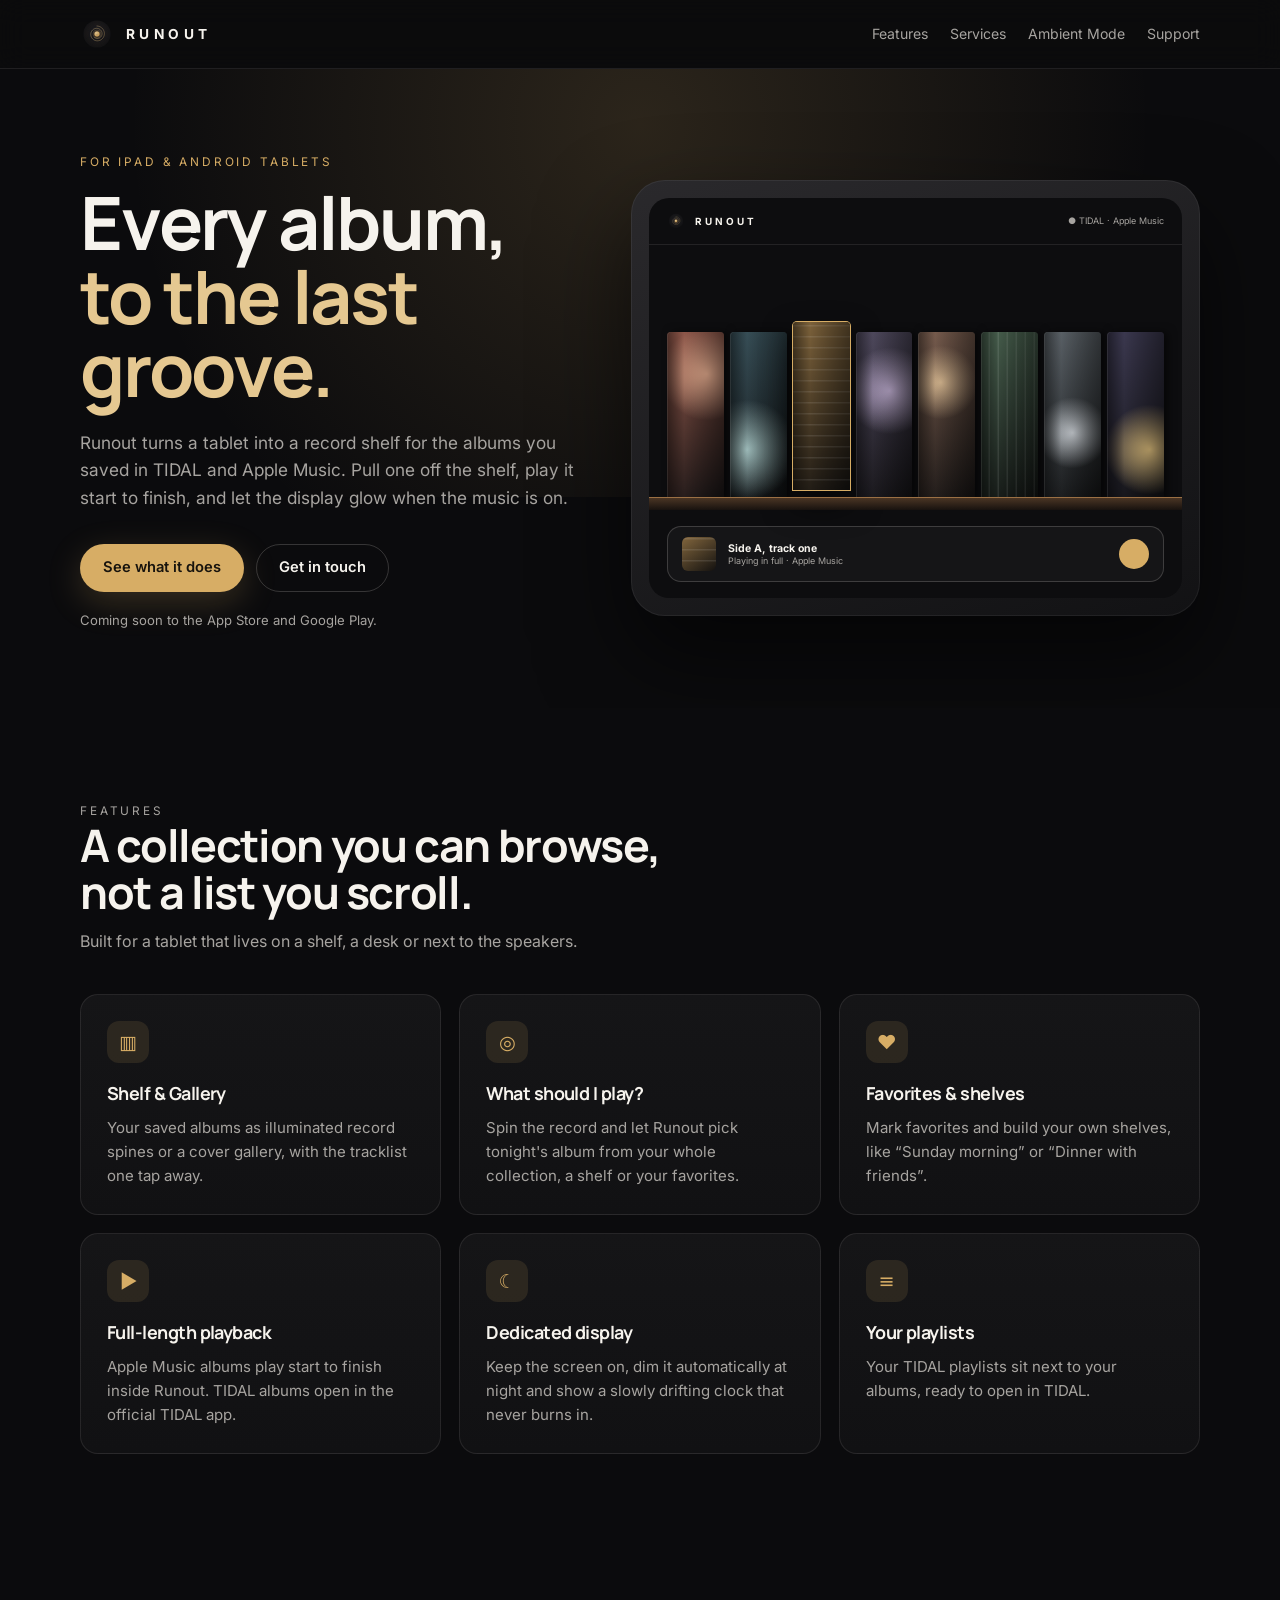
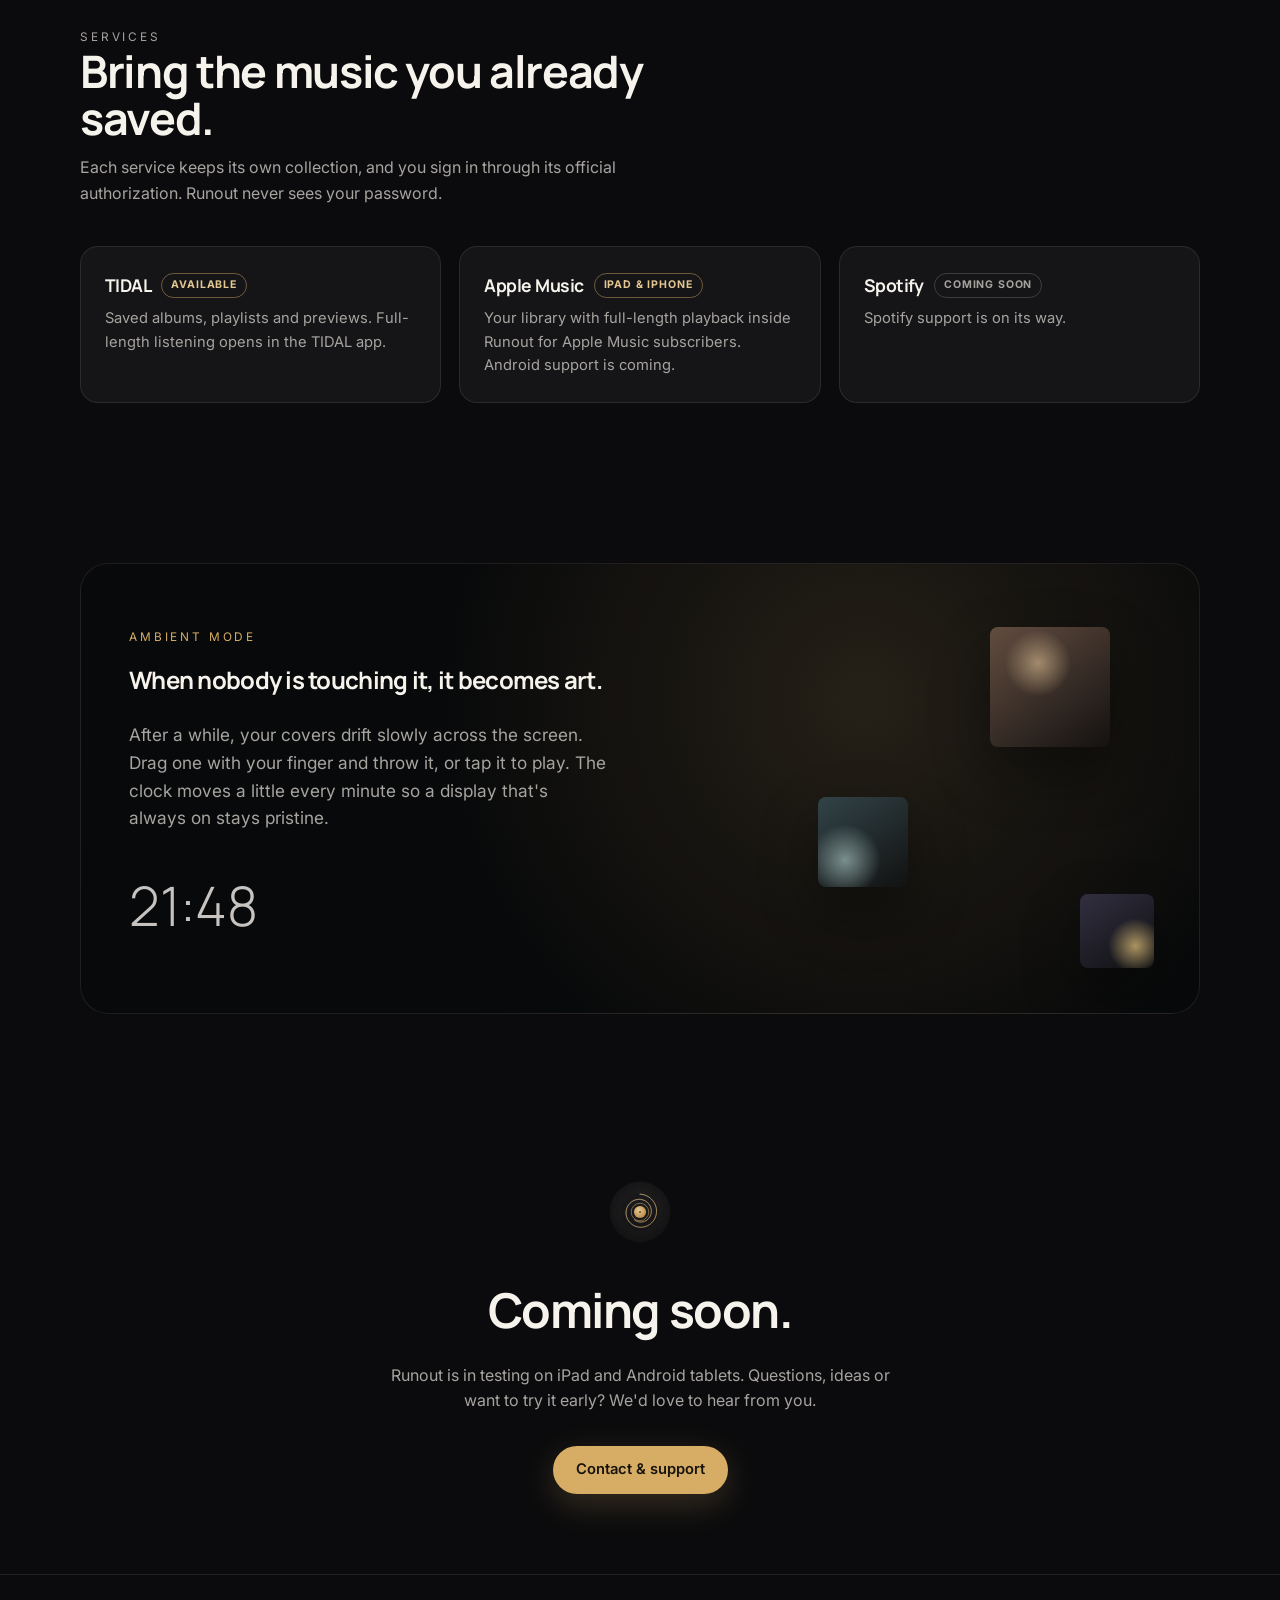
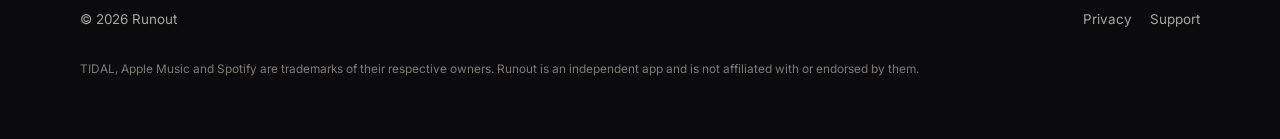
==== index.html @ c02cf85a "Launch Runout website: landing, privacy policy and support" ====
<!doctype html>
<html lang="en">
  <head>
    <meta charset="utf-8" />
    <meta name="viewport" content="width=device-width, initial-scale=1" />
    <title>Runout — Every album, to the last groove</title>
    <meta
      name="description"
      content="Runout turns a tablet into a record shelf for your TIDAL and Apple Music albums, with full-length Apple Music playback, an ambient display and a night-ready dedicated mode."
    />
    <meta property="og:title" content="Runout — Every album, to the last groove" />
    <meta property="og:description" content="Your saved albums as a warm, physical-feeling record shelf on iPad and Android tablets." />
    <meta property="og:image" content="assets/app-icon.png" />
    <link rel="icon" href="assets/favicon.png" />
    <link rel="preconnect" href="https://fonts.googleapis.com" />
    <link rel="preconnect" href="https://fonts.gstatic.com" crossorigin />
    <link href="https://fonts.googleapis.com/css2?family=Inter:wght@400;500;600&family=Manrope:wght@300;600;700;800&display=swap" rel="stylesheet" />
    <link rel="stylesheet" href="assets/styles.css" />
  </head>
  <body>
    <header class="site-header">
      <div class="wrap">
        <a class="brand" href="./"><img src="assets/runout-mark.svg" alt="" /><span>RUNOUT</span></a>
        <nav class="site-nav" aria-label="Main">
          <a href="#features">Features</a>
          <a href="#services">Services</a>
          <a href="#ambient">Ambient Mode</a>
          <a href="support.html">Support</a>
        </nav>
      </div>
    </header>

    <main>
      <section class="hero">
        <div class="wrap">
          <div>
            <p class="eyebrow">For iPad &amp; Android tablets</p>
            <h1>Every album,<br /><em>to the last groove.</em></h1>
            <p class="lead">
              Runout turns a tablet into a record shelf for the albums you saved in TIDAL and Apple Music. Pull one off
              the shelf, play it start to finish, and let the display glow when the music is on.
            </p>
            <div class="cta-row">
              <a class="button primary" href="#features">See what it does</a>
              <a class="button" href="support.html">Get in touch</a>
            </div>
            <p class="availability">Coming soon to the App Store and Google Play.</p>
          </div>

          <div class="device" aria-hidden="true">
            <div class="screen">
              <div class="screen-bar"><img src="assets/runout-mark.svg" alt="" /><b>RUNOUT</b><i>● TIDAL · Apple Music</i></div>
              <div class="shelf">
                <span class="spine c1"></span><span class="spine c2"></span><span class="spine c3 lift"></span
                ><span class="spine c4"></span><span class="spine c5"></span><span class="spine c6"></span
                ><span class="spine c7"></span><span class="spine c8"></span>
              </div>
              <div class="mini-player">
                <span class="art c3"></span>
                <div><strong>Side A, track one</strong><small>Playing in full · Apple Music</small></div>
                <span class="play"></span>
              </div>
            </div>
          </div>
        </div>
      </section>

      <section id="features">
        <div class="wrap">
          <div class="section-head">
            <p class="eyebrow">Features</p>
            <h2>A collection you can browse, not a list you scroll.</h2>
            <p>Built for a tablet that lives on a shelf, a desk or next to the speakers.</p>
          </div>
          <div class="features">
            <article class="feature">
              <div class="icon">▥</div>
              <h3>Shelf &amp; Gallery</h3>
              <p>Your saved albums as illuminated record spines or a cover gallery, with the tracklist one tap away.</p>
            </article>
            <article class="feature">
              <div class="icon">◎</div>
              <h3>What should I play?</h3>
              <p>Spin the record and let Runout pick tonight's album from your whole collection, a shelf or your favorites.</p>
            </article>
            <article class="feature">
              <div class="icon">♥</div>
              <h3>Favorites &amp; shelves</h3>
              <p>Mark favorites and build your own shelves, like “Sunday morning” or “Dinner with friends”.</p>
            </article>
            <article class="feature">
              <div class="icon">▶</div>
              <h3>Full-length playback</h3>
              <p>Apple Music albums play start to finish inside Runout. TIDAL albums open in the official TIDAL app.</p>
            </article>
            <article class="feature">
              <div class="icon">☾</div>
              <h3>Dedicated display</h3>
              <p>Keep the screen on, dim it automatically at night and show a slowly drifting clock that never burns in.</p>
            </article>
            <article class="feature">
              <div class="icon">≡</div>
              <h3>Your playlists</h3>
              <p>Your TIDAL playlists sit next to your albums, ready to open in TIDAL.</p>
            </article>
          </div>
        </div>
      </section>

      <section id="services">
        <div class="wrap">
          <div class="section-head">
            <p class="eyebrow">Services</p>
            <h2>Bring the music you already saved.</h2>
            <p>Each service keeps its own collection, and you sign in through its official authorization. Runout never sees your password.</p>
          </div>
          <div class="sources">
            <article class="source">
              <h3>TIDAL <span class="tag gold">Available</span></h3>
              <p>Saved albums, playlists and previews. Full-length listening opens in the TIDAL app.</p>
            </article>
            <article class="source">
              <h3>Apple Music <span class="tag gold">iPad &amp; iPhone</span></h3>
              <p>Your library with full-length playback inside Runout for Apple Music subscribers. Android support is coming.</p>
            </article>
            <article class="source">
              <h3>Spotify <span class="tag">Coming soon</span></h3>
              <p>Spotify support is on its way.</p>
            </article>
          </div>
        </div>
      </section>

      <section id="ambient">
        <div class="wrap">
          <div class="ambient">
            <span class="float f1 c5" aria-hidden="true"></span>
            <span class="float f2 c2" aria-hidden="true"></span>
            <span class="float f3 c8" aria-hidden="true"></span>
            <div class="content">
              <p class="eyebrow">Ambient Mode</p>
              <h2>When nobody is touching it, it becomes art.</h2>
              <p class="lead">
                After a while, your covers drift slowly across the screen. Drag one with your finger and throw it, or tap
                it to play. The clock moves a little every minute so a display that's always on stays pristine.
              </p>
              <time>21:48</time>
            </div>
          </div>
        </div>
      </section>

      <section class="cta-final">
        <div class="wrap">
          <img src="assets/runout-mark.svg" alt="" />
          <h2>Coming soon.</h2>
          <p>Runout is in testing on iPad and Android tablets. Questions, ideas or want to try it early? We'd love to hear from you.</p>
          <div class="cta-row" style="justify-content: center">
            <a class="button primary" href="support.html">Contact &amp; support</a>
          </div>
        </div>
      </section>
    </main>

    <footer class="site-footer">
      <div class="wrap">
        <span>© 2026 Runout</span>
        <nav aria-label="Footer">
          <a href="privacy.html">Privacy</a>
          <a href="support.html">Support</a>
        </nav>
        <p class="legal-note">
          TIDAL, Apple Music and Spotify are trademarks of their respective owners. Runout is an independent app and is
          not affiliated with or endorsed by them.
        </p>
      </div>
    </footer>
  </body>
</html>
---- assets/styles.css ----
:root {
  --bg: #0b0b0d;
  --surface: #151517;
  --elevated: #1e1d20;
  --text: #f6f3ed;
  --muted: #a7a4a0;
  --gold: #d7ad65;
  --gold-soft: #e5c891;
  --line: rgb(246 243 237 / 9%);
  --line-strong: rgb(246 243 237 / 18%);
  --radius: 18px;
  --font-heading: 'Manrope', 'Inter', system-ui, sans-serif;
  --font-body: 'Inter', system-ui, -apple-system, 'Segoe UI', sans-serif;
  color-scheme: dark;
}

* { box-sizing: border-box; }

html { scroll-behavior: smooth; }

body {
  margin: 0;
  background: var(--bg);
  color: var(--text);
  font-family: var(--font-body);
  line-height: 1.6;
  -webkit-font-smoothing: antialiased;
}

a { color: var(--gold-soft); }
img { max-width: 100%; display: block; }

.wrap { width: min(1120px, calc(100% - 32px)); margin: 0 auto; }

/* Header */
.site-header {
  position: sticky;
  top: 0;
  z-index: 10;
  background: rgb(11 11 13 / 82%);
  backdrop-filter: blur(14px);
  border-bottom: 1px solid var(--line);
}
.site-header .wrap { display: flex; align-items: center; justify-content: space-between; height: 68px; }
.brand { display: inline-flex; align-items: center; gap: 12px; color: var(--text); text-decoration: none; }
.brand img { width: 34px; height: 34px; }
.brand span { font-weight: 700; letter-spacing: 0.32em; font-size: 0.86rem; }
.site-nav { display: flex; gap: 22px; }
.site-nav a { color: var(--muted); text-decoration: none; font-size: 0.88rem; }
.site-nav a:hover { color: var(--text); }

/* Hero */
.hero { position: relative; overflow: hidden; padding: 84px 0 64px; }
.hero::before {
  content: '';
  position: absolute;
  inset: -30% -10% auto;
  height: 620px;
  background: radial-gradient(circle at 50% 40%, rgb(215 173 101 / 16%), transparent 60%);
  pointer-events: none;
}
.hero .wrap { position: relative; display: grid; grid-template-columns: 1fr 1.15fr; gap: 56px; align-items: center; }
.eyebrow { margin: 0 0 14px; color: var(--gold); font-size: 0.74rem; letter-spacing: 0.24em; text-transform: uppercase; }
h1, h2, h3 { font-family: var(--font-heading); letter-spacing: -0.03em; margin: 0; }
.hero h1 { font-size: clamp(2.6rem, 6vw, 4.6rem); line-height: 1; }
.hero h1 em { font-style: normal; color: var(--gold-soft); }
.lead { margin: 22px 0 0; max-width: 34rem; color: var(--muted); font-size: 1.08rem; }
.cta-row { display: flex; flex-wrap: wrap; gap: 12px; margin-top: 32px; }
.button {
  display: inline-flex; align-items: center; gap: 10px; min-height: 48px; padding: 0 22px;
  border-radius: 99px; border: 1px solid var(--line-strong); color: var(--text);
  text-decoration: none; font-weight: 600; font-size: 0.92rem;
}
.button.primary { border-color: transparent; background: var(--gold); color: #17130d; box-shadow: 0 10px 34px rgb(215 173 101 / 22%); }
.availability { margin-top: 18px; color: var(--muted); font-size: 0.82rem; }

/* Device mock-up with fictional covers */
.device {
  position: relative;
  padding: 18px;
  border-radius: 34px;
  background: linear-gradient(160deg, #2a292c, #121214);
  box-shadow: 0 40px 90px rgb(0 0 0 / 60%), inset 0 0 0 1px rgb(255 255 255 / 6%);
}
.screen {
  aspect-ratio: 4 / 3;
  border-radius: 20px;
  overflow: hidden;
  background: #0d0d0f;
  display: grid;
  grid-template-rows: auto 1fr auto;
}
.screen-bar { display: flex; align-items: center; gap: 10px; padding: 14px 18px; border-bottom: 1px solid var(--line); }
.screen-bar img { width: 18px; height: 18px; }
.screen-bar b { font-size: 0.62rem; letter-spacing: 0.3em; }
.screen-bar i { margin-left: auto; font-style: normal; font-size: 0.56rem; color: var(--muted); }
.shelf { position: relative; display: flex; align-items: flex-end; gap: 6px; padding: 26px 18px 0; }
.shelf::after {
  content: ''; position: absolute; left: 0; right: 0; bottom: -10px; height: 12px;
  background: linear-gradient(180deg, #4a3524, #18120f); border-top: 1px solid #9b7044;
}
.spine {
  flex: 1; height: 168px; border-radius: 4px 4px 0 0; position: relative; overflow: hidden;
  box-shadow: inset 1px 0 rgb(255 255 255 / 18%), 4px 0 8px rgb(0 0 0 / 55%);
}
.spine::after {
  content: ''; position: absolute; inset: 0;
  background: linear-gradient(90deg, rgb(0 0 0 / 50%), transparent 30%, rgb(0 0 0 / 40%));
}
.spine.lift { transform: translateY(-10px); box-shadow: 0 0 0 1px var(--gold), 0 14px 30px rgb(0 0 0 / 60%); }
.c1 { background: radial-gradient(circle at 70% 25%, #e6ad8f, transparent 35%), linear-gradient(145deg, #965b4d, #151314); }
.c2 { background: radial-gradient(circle at 30% 70%, #9bb8b7, transparent 40%), linear-gradient(145deg, #39515a, #101112); }
.c3 { background: repeating-linear-gradient(0deg, transparent 0 9px, rgb(255 255 255 / 10%) 10px 11px), linear-gradient(145deg, #82663d, #141210); }
.c4 { background: radial-gradient(circle at 60% 35%, #b9a8ca, transparent 38%), linear-gradient(145deg, #514b60, #121113); }
.c5 { background: radial-gradient(circle at 40% 30%, #d0b28c, transparent 30%), linear-gradient(145deg, #7b5f50, #141212); }
.c6 { background: repeating-linear-gradient(90deg, transparent 0 7px, rgb(255 255 255 / 9%) 8px 9px), linear-gradient(145deg, #48604e, #101211); }
.c7 { background: radial-gradient(circle at 50% 60%, #c6cbd0, transparent 34%), linear-gradient(145deg, #5d646a, #111213); }
.c8 { background: radial-gradient(circle at 75% 70%, #e1c17e, transparent 36%), linear-gradient(145deg, #3d3a52, #111113); }
.mini-player {
  margin: 26px 18px 16px; display: flex; align-items: center; gap: 12px; padding: 10px 14px;
  border: 1px solid var(--line-strong); border-radius: 14px; background: #151517;
}
.mini-player .art { width: 34px; height: 34px; border-radius: 6px; }
.mini-player div { display: grid; line-height: 1.25; }
.mini-player strong { font-size: 0.66rem; }
.mini-player small { font-size: 0.56rem; color: var(--muted); }
.mini-player .play { margin-left: auto; width: 30px; height: 30px; border-radius: 50%; background: var(--gold); }

/* Sections */
section { padding: 80px 0; }
.section-head { max-width: 40rem; margin-bottom: 40px; }
.section-head h2 { font-size: clamp(1.9rem, 4vw, 2.8rem); line-height: 1.05; }
.section-head p { color: var(--muted); margin: 14px 0 0; }

.features { display: grid; grid-template-columns: repeat(3, 1fr); gap: 18px; }
.feature {
  padding: 26px; border: 1px solid var(--line); border-radius: var(--radius);
  background: linear-gradient(180deg, var(--surface), #111113);
}
.feature .icon {
  width: 42px; height: 42px; display: grid; place-items: center; border-radius: 12px;
  background: rgb(215 173 101 / 12%); color: var(--gold); font-size: 1.2rem; margin-bottom: 16px;
}
.feature h3 { font-size: 1.12rem; }
.feature p { margin: 8px 0 0; color: var(--muted); font-size: 0.94rem; }

.sources { display: grid; grid-template-columns: repeat(3, 1fr); gap: 18px; }
.source { padding: 24px; border-radius: var(--radius); border: 1px solid var(--line); background: var(--surface); }
.source h3 { font-size: 1.1rem; display: flex; align-items: center; gap: 10px; }
.source p { margin: 8px 0 0; color: var(--muted); font-size: 0.92rem; }
.tag { font-family: var(--font-body); font-size: 0.66rem; letter-spacing: 0.08em; text-transform: uppercase; padding: 3px 9px; border-radius: 99px; border: 1px solid var(--line-strong); color: var(--muted); }
.tag.gold { border-color: rgb(215 173 101 / 45%); color: var(--gold-soft); }

.ambient {
  position: relative; overflow: hidden; border-radius: 28px; padding: 64px 48px;
  background: radial-gradient(circle at 70% 30%, rgb(215 173 101 / 14%), transparent 50%), #08090a;
  border: 1px solid var(--line);
}
.ambient .float { position: absolute; width: 120px; aspect-ratio: 1; border-radius: 8px; opacity: 0.75; box-shadow: 0 24px 60px rgb(0 0 0 / 50%); animation: drift 16s ease-in-out infinite alternate; }
.ambient .f1 { right: 8%; top: 14%; }
.ambient .f2 { right: 26%; top: 52%; width: 90px; animation-duration: 21s; }
.ambient .f3 { right: 4%; bottom: 10%; width: 74px; animation-duration: 18s; }
.ambient .content { position: relative; max-width: 30rem; }
.ambient time { display: block; margin-top: 30px; font-family: var(--font-heading); font-weight: 300; font-size: 3.4rem; color: rgb(246 243 237 / 80%); }
@keyframes drift { to { transform: translate(-18px, 14px) rotate(2deg); } }

.cta-final { text-align: center; }
.cta-final img { width: 76px; margin: 0 auto 22px; }
.cta-final h2 { font-size: clamp(2rem, 4.5vw, 3rem); }
.cta-final p { color: var(--muted); max-width: 32rem; margin: 14px auto 0; }

/* Long-form pages (privacy, support) */
.doc { padding: 64px 0 96px; }
.doc .wrap { max-width: 760px; }
.doc h1 { font-size: clamp(2.2rem, 5vw, 3.2rem); }
.doc .updated { color: var(--muted); margin: 10px 0 36px; font-size: 0.9rem; }
.doc h2 { font-size: 1.3rem; margin: 36px 0 10px; letter-spacing: -0.01em; }
.doc p, .doc li { color: #d6d2cb; }
.doc ul { padding-left: 20px; }

/* Footer */
.site-footer { border-top: 1px solid var(--line); padding: 34px 0 48px; color: var(--muted); font-size: 0.84rem; }
.site-footer .wrap { display: flex; flex-wrap: wrap; gap: 18px; justify-content: space-between; align-items: center; }
.site-footer nav { display: flex; gap: 18px; }
.site-footer a { color: var(--muted); text-decoration: none; }
.site-footer a:hover { color: var(--text); }
.legal-note { width: 100%; font-size: 0.74rem; color: #7d7a76; }

@media (max-width: 900px) {
  .hero .wrap { grid-template-columns: 1fr; gap: 40px; }
  .features, .sources { grid-template-columns: 1fr; }
  .site-nav { display: none; }
  .spine { height: 120px; }
  .ambient { padding: 44px 24px 180px; }
  .ambient .f1 { top: auto; bottom: 30px; right: 50%; }
}

@media (prefers-reduced-motion: reduce) {
  html { scroll-behavior: auto; }
  .ambient .float { animation: none; }
}
.doc h3 { font-family: var(--font-heading); font-size: 1.02rem; margin: 22px 0 6px; letter-spacing: -0.01em; }
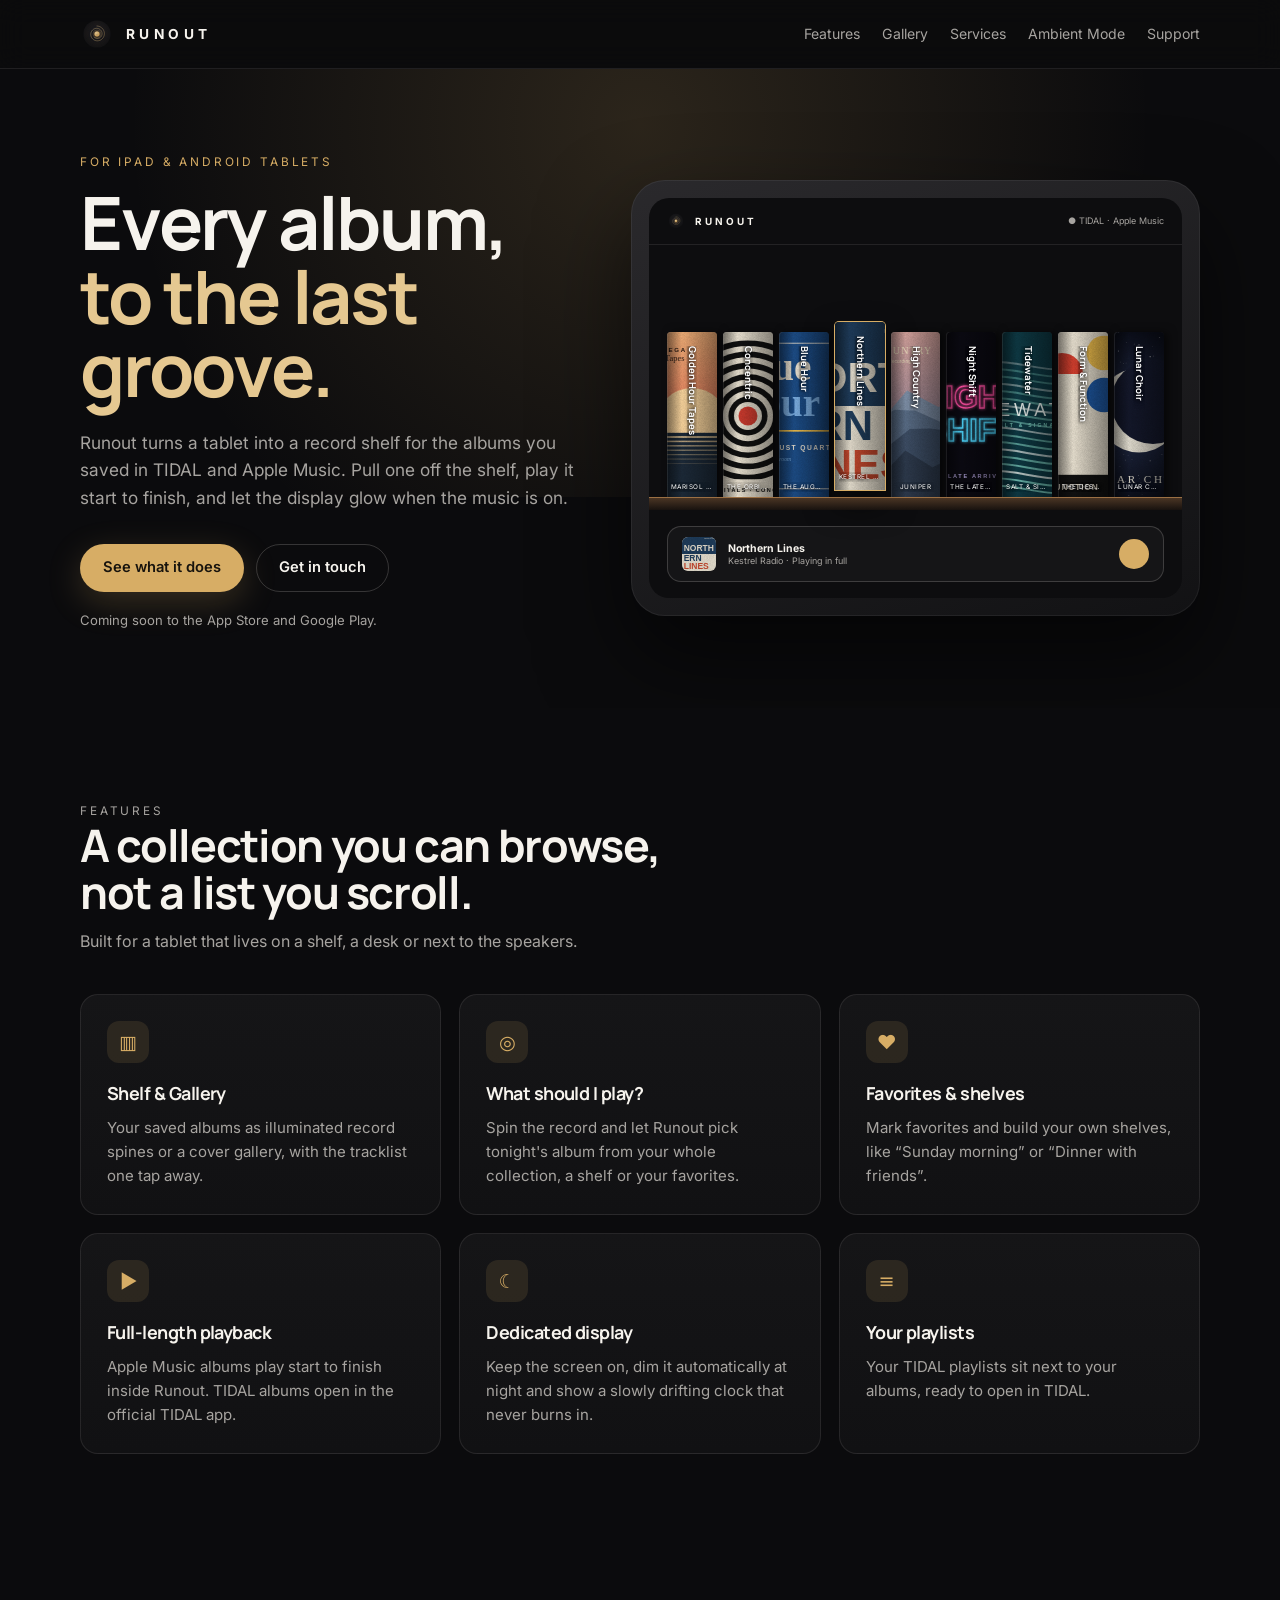
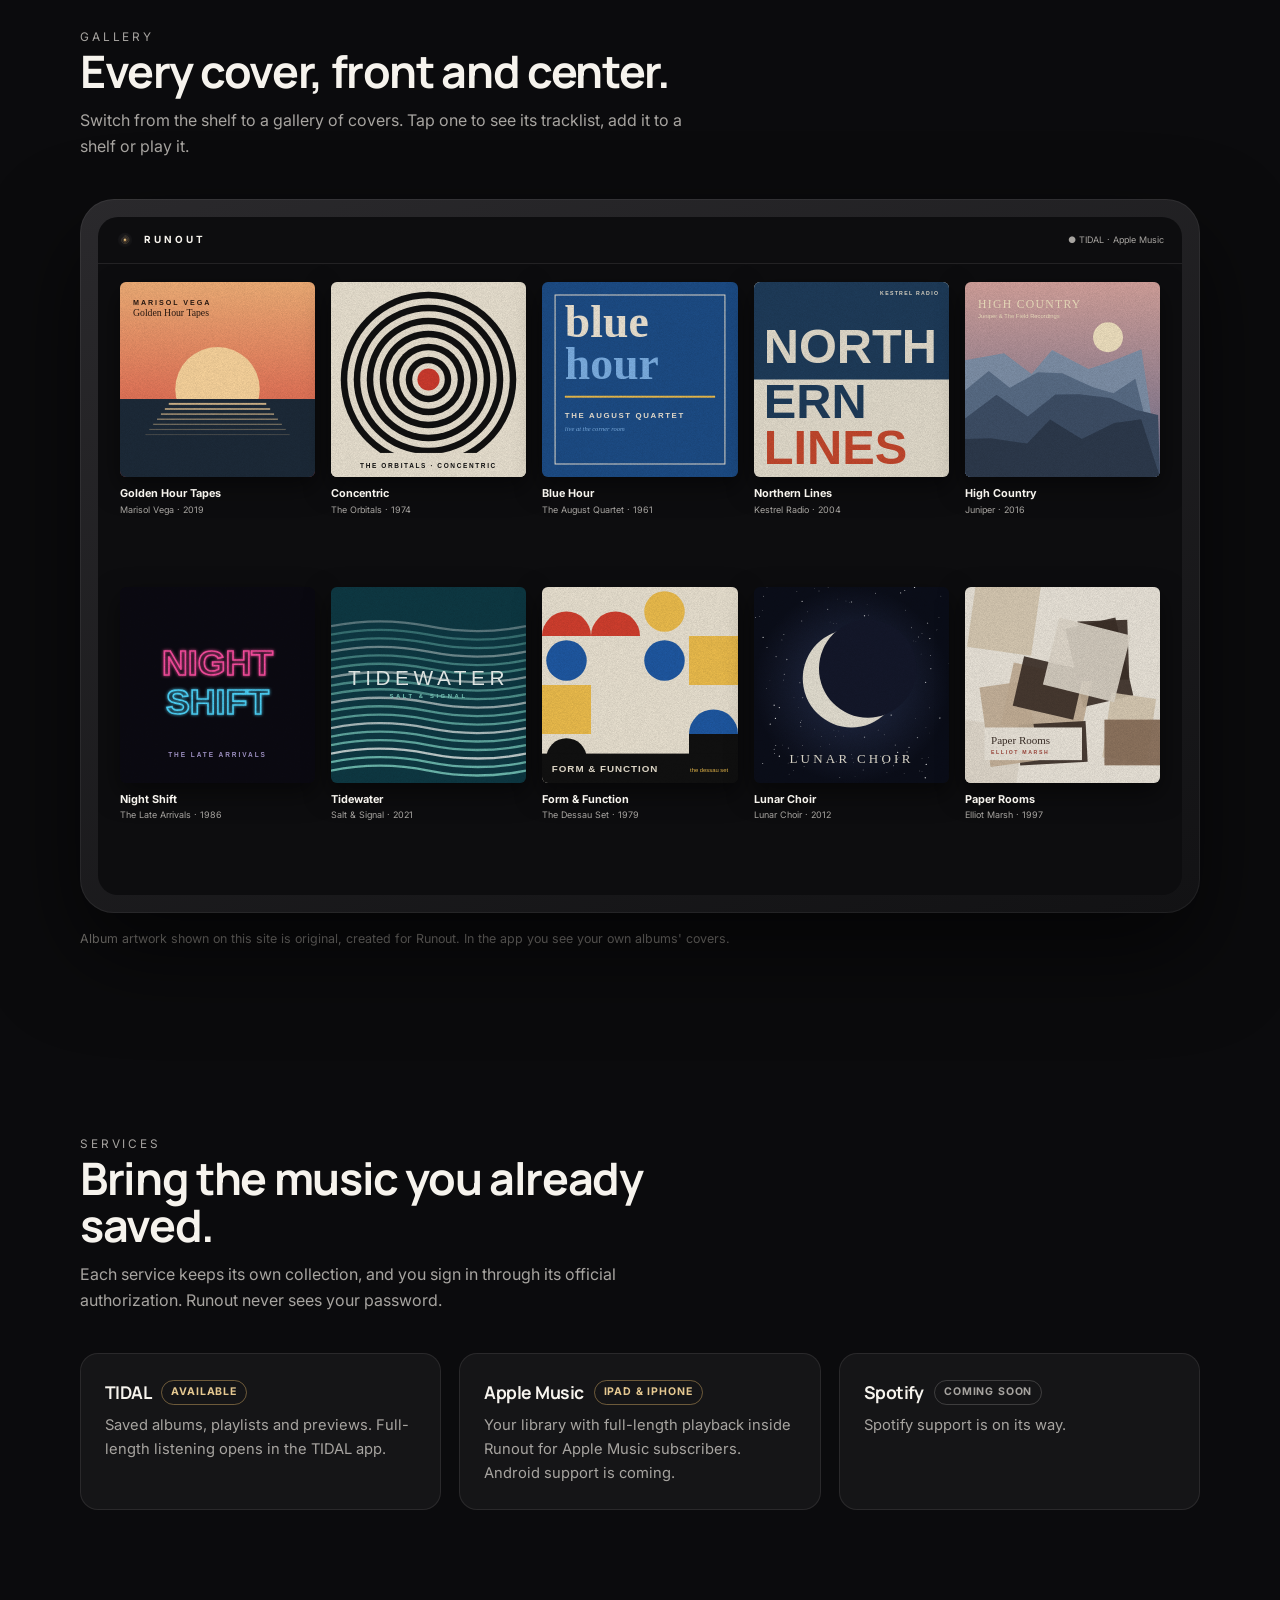
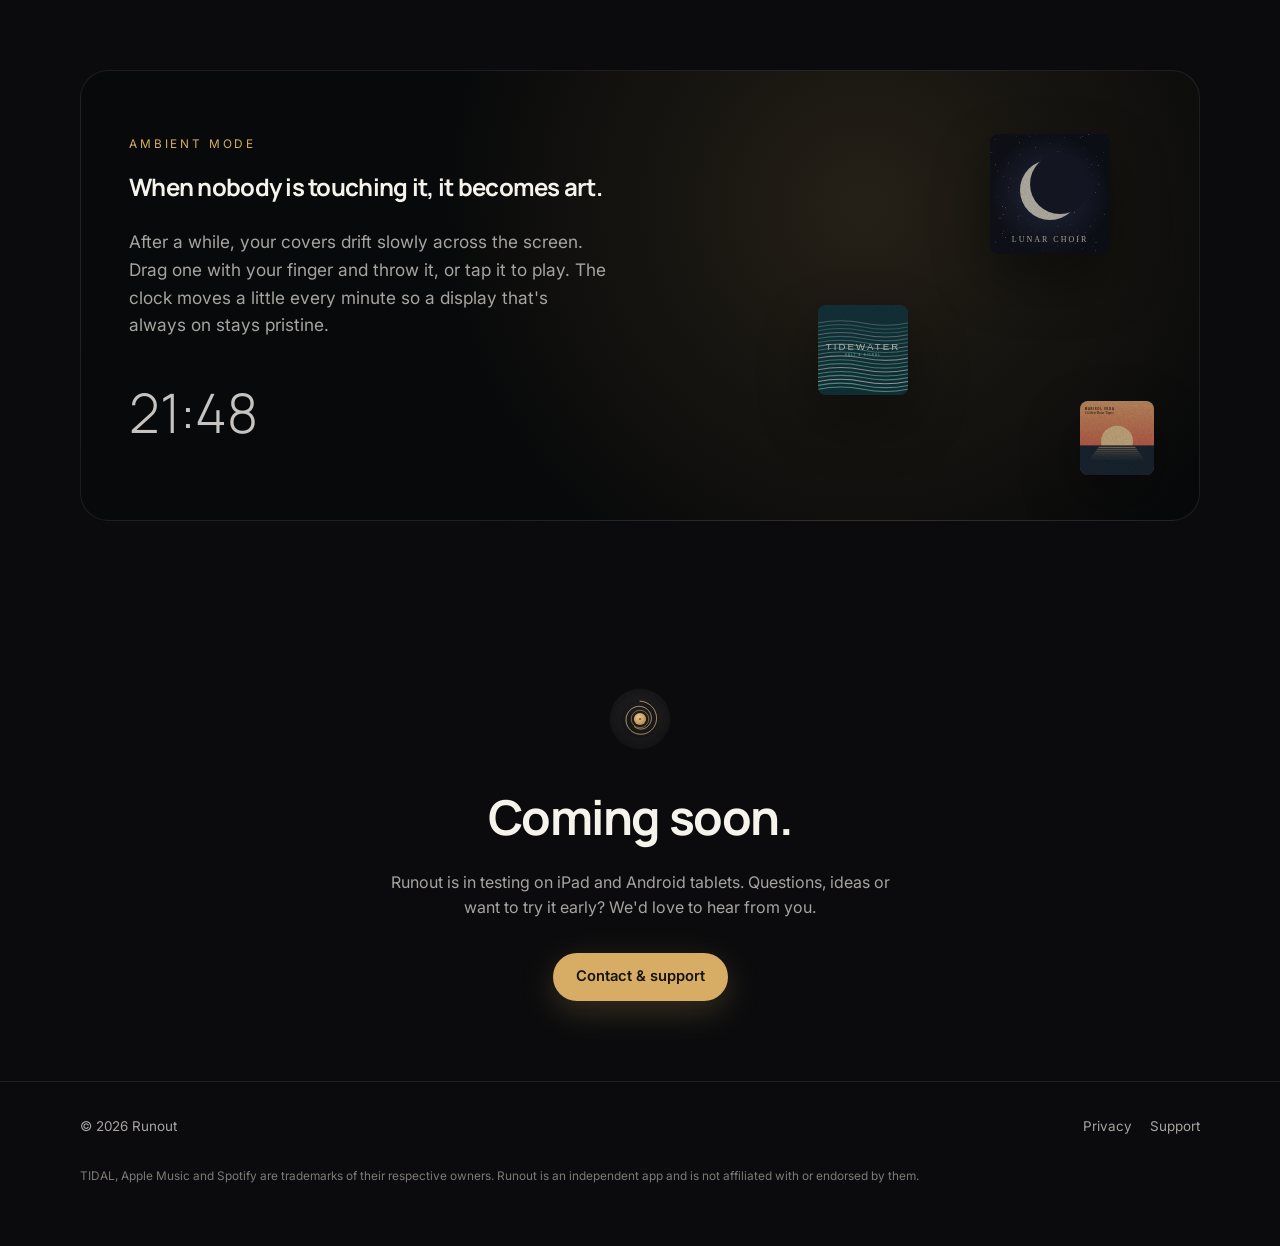
==== commit 52c10394: "Use original album artwork in shelf, gallery and ambient previews" ====
--- a/index.html
+++ b/index.html
@@ -23,6 +23,7 @@
         <a class="brand" href="./"><img src="assets/runout-mark.svg" alt="" /><span>RUNOUT</span></a>
         <nav class="site-nav" aria-label="Main">
           <a href="#features">Features</a>
+          <a href="#gallery">Gallery</a>
           <a href="#services">Services</a>
           <a href="#ambient">Ambient Mode</a>
           <a href="support.html">Support</a>
@@ -51,13 +52,11 @@
             <div class="screen">
               <div class="screen-bar"><img src="assets/runout-mark.svg" alt="" /><b>RUNOUT</b><i>● TIDAL · Apple Music</i></div>
               <div class="shelf">
-                <span class="spine c1"></span><span class="spine c2"></span><span class="spine c3 lift"></span
-                ><span class="spine c4"></span><span class="spine c5"></span><span class="spine c6"></span
-                ><span class="spine c7"></span><span class="spine c8"></span>
+                <span class="spine" style="background-image:url(assets/covers/golden-hour.svg)"><b>Golden Hour Tapes</b><small>Marisol Vega</small></span><span class="spine" style="background-image:url(assets/covers/concentric.svg)"><b>Concentric</b><small>The Orbitals</small></span><span class="spine" style="background-image:url(assets/covers/blue-hour-session.svg)"><b>Blue Hour</b><small>The August Quartet</small></span><span class="spine lift" style="background-image:url(assets/covers/northern-lines.svg)"><b>Northern Lines</b><small>Kestrel Radio</small></span><span class="spine" style="background-image:url(assets/covers/high-country.svg)"><b>High Country</b><small>Juniper</small></span><span class="spine" style="background-image:url(assets/covers/night-shift.svg)"><b>Night Shift</b><small>The Late Arrivals</small></span><span class="spine" style="background-image:url(assets/covers/tidewater.svg)"><b>Tidewater</b><small>Salt & Signal</small></span><span class="spine" style="background-image:url(assets/covers/bauhaus.svg)"><b>Form & Function</b><small>The Dessau Set</small></span><span class="spine" style="background-image:url(assets/covers/lunar-choir.svg)"><b>Lunar Choir</b><small>Lunar Choir</small></span>
               </div>
               <div class="mini-player">
-                <span class="art c3"></span>
-                <div><strong>Side A, track one</strong><small>Playing in full · Apple Music</small></div>
+                <img class="art" src="assets/covers/northern-lines.svg" alt="" />
+                <div><strong>Northern Lines</strong><small>Kestrel Radio · Playing in full</small></div>
                 <span class="play"></span>
               </div>
             </div>
@@ -107,6 +106,23 @@
         </div>
       </section>
 
+      <section id="gallery">
+        <div class="wrap">
+          <div class="section-head">
+            <p class="eyebrow">Gallery</p>
+            <h2>Every cover, front and center.</h2>
+            <p>Switch from the shelf to a gallery of covers. Tap one to see its tracklist, add it to a shelf or play it.</p>
+          </div>
+          <div class="device wide" aria-hidden="true">
+            <div class="screen gallery-screen">
+              <div class="screen-bar"><img src="assets/runout-mark.svg" alt="" /><b>RUNOUT</b><i>● TIDAL · Apple Music</i></div>
+              <div class="cover-grid"><figure><img src="assets/covers/golden-hour.svg" alt="" loading="lazy" /><figcaption><strong>Golden Hour Tapes</strong><small>Marisol Vega · 2019</small></figcaption></figure><figure><img src="assets/covers/concentric.svg" alt="" loading="lazy" /><figcaption><strong>Concentric</strong><small>The Orbitals · 1974</small></figcaption></figure><figure><img src="assets/covers/blue-hour-session.svg" alt="" loading="lazy" /><figcaption><strong>Blue Hour</strong><small>The August Quartet · 1961</small></figcaption></figure><figure><img src="assets/covers/northern-lines.svg" alt="" loading="lazy" /><figcaption><strong>Northern Lines</strong><small>Kestrel Radio · 2004</small></figcaption></figure><figure><img src="assets/covers/high-country.svg" alt="" loading="lazy" /><figcaption><strong>High Country</strong><small>Juniper · 2016</small></figcaption></figure><figure><img src="assets/covers/night-shift.svg" alt="" loading="lazy" /><figcaption><strong>Night Shift</strong><small>The Late Arrivals · 1986</small></figcaption></figure><figure><img src="assets/covers/tidewater.svg" alt="" loading="lazy" /><figcaption><strong>Tidewater</strong><small>Salt & Signal · 2021</small></figcaption></figure><figure><img src="assets/covers/bauhaus.svg" alt="" loading="lazy" /><figcaption><strong>Form & Function</strong><small>The Dessau Set · 1979</small></figcaption></figure><figure><img src="assets/covers/lunar-choir.svg" alt="" loading="lazy" /><figcaption><strong>Lunar Choir</strong><small>Lunar Choir · 2012</small></figcaption></figure><figure><img src="assets/covers/paper-rooms.svg" alt="" loading="lazy" /><figcaption><strong>Paper Rooms</strong><small>Elliot Marsh · 1997</small></figcaption></figure></div>
+            </div>
+          </div>
+          <p class="art-note">Album artwork shown on this site is original, created for Runout. In the app you see your own albums' covers.</p>
+        </div>
+      </section>
+
       <section id="services">
         <div class="wrap">
           <div class="section-head">
@@ -134,9 +150,9 @@
       <section id="ambient">
         <div class="wrap">
           <div class="ambient">
-            <span class="float f1 c5" aria-hidden="true"></span>
-            <span class="float f2 c2" aria-hidden="true"></span>
-            <span class="float f3 c8" aria-hidden="true"></span>
+            <img class="float f1" src="assets/covers/lunar-choir.svg" alt="" aria-hidden="true" />
+            <img class="float f2" src="assets/covers/tidewater.svg" alt="" aria-hidden="true" />
+            <img class="float f3" src="assets/covers/golden-hour.svg" alt="" aria-hidden="true" />
             <div class="content">
               <p class="eyebrow">Ambient Mode</p>
               <h2>When nobody is touching it, it becomes art.</h2>
--- a/assets/styles.css
+++ b/assets/styles.css
@@ -200,3 +200,66 @@
   .ambient .float { animation: none; }
 }
 .doc h3 { font-family: var(--font-heading); font-size: 1.02rem; margin: 22px 0 6px; letter-spacing: -0.01em; }
+
+/* Real-looking covers (original artwork created for Runout) */
+.spine {
+  background-size: cover;
+  background-position: center;
+  display: block;
+}
+.spine b, .spine small {
+  position: absolute;
+  z-index: 1;
+  color: #fff;
+  text-shadow: 0 1px 3px #000, 0 0 9px rgb(0 0 0 / 85%);
+}
+.spine b {
+  top: 14px;
+  bottom: 30px;
+  left: 50%;
+  transform: translateX(-50%);
+  writing-mode: vertical-rl;
+  font-family: var(--font-heading);
+  font-size: 0.6rem;
+  font-weight: 700;
+  line-height: 1.1;
+  white-space: nowrap;
+  overflow: hidden;
+}
+.spine small {
+  left: 4px;
+  right: 4px;
+  bottom: 8px;
+  font-size: 0.4rem;
+  letter-spacing: 0.08em;
+  text-transform: uppercase;
+  text-align: center;
+  white-space: nowrap;
+  overflow: hidden;
+  text-overflow: ellipsis;
+}
+.mini-player img.art { object-fit: cover; }
+.ambient .float { object-fit: cover; }
+
+.device.wide .screen { aspect-ratio: 16 / 10; }
+.gallery-screen { grid-template-rows: auto 1fr; }
+.cover-grid {
+  display: grid;
+  grid-template-columns: repeat(5, 1fr);
+  gap: 16px;
+  padding: 18px 22px;
+  overflow: hidden;
+}
+.cover-grid figure { margin: 0; min-width: 0; }
+.cover-grid img { width: 100%; aspect-ratio: 1; border-radius: 6px; box-shadow: 0 10px 26px rgb(0 0 0 / 50%); }
+.cover-grid figcaption { margin-top: 8px; display: grid; }
+.cover-grid strong, .cover-grid small { overflow: hidden; text-overflow: ellipsis; white-space: nowrap; }
+.cover-grid strong { font-size: 0.68rem; }
+.cover-grid small { font-size: 0.56rem; color: var(--muted); }
+.art-note { margin-top: 16px; color: #7d7a76; font-size: 0.78rem; }
+
+@media (max-width: 900px) {
+  .cover-grid { grid-template-columns: repeat(3, 1fr); }
+  .cover-grid figure:nth-child(n + 7) { display: none; }
+  .spine b { font-size: 0.5rem; }
+}
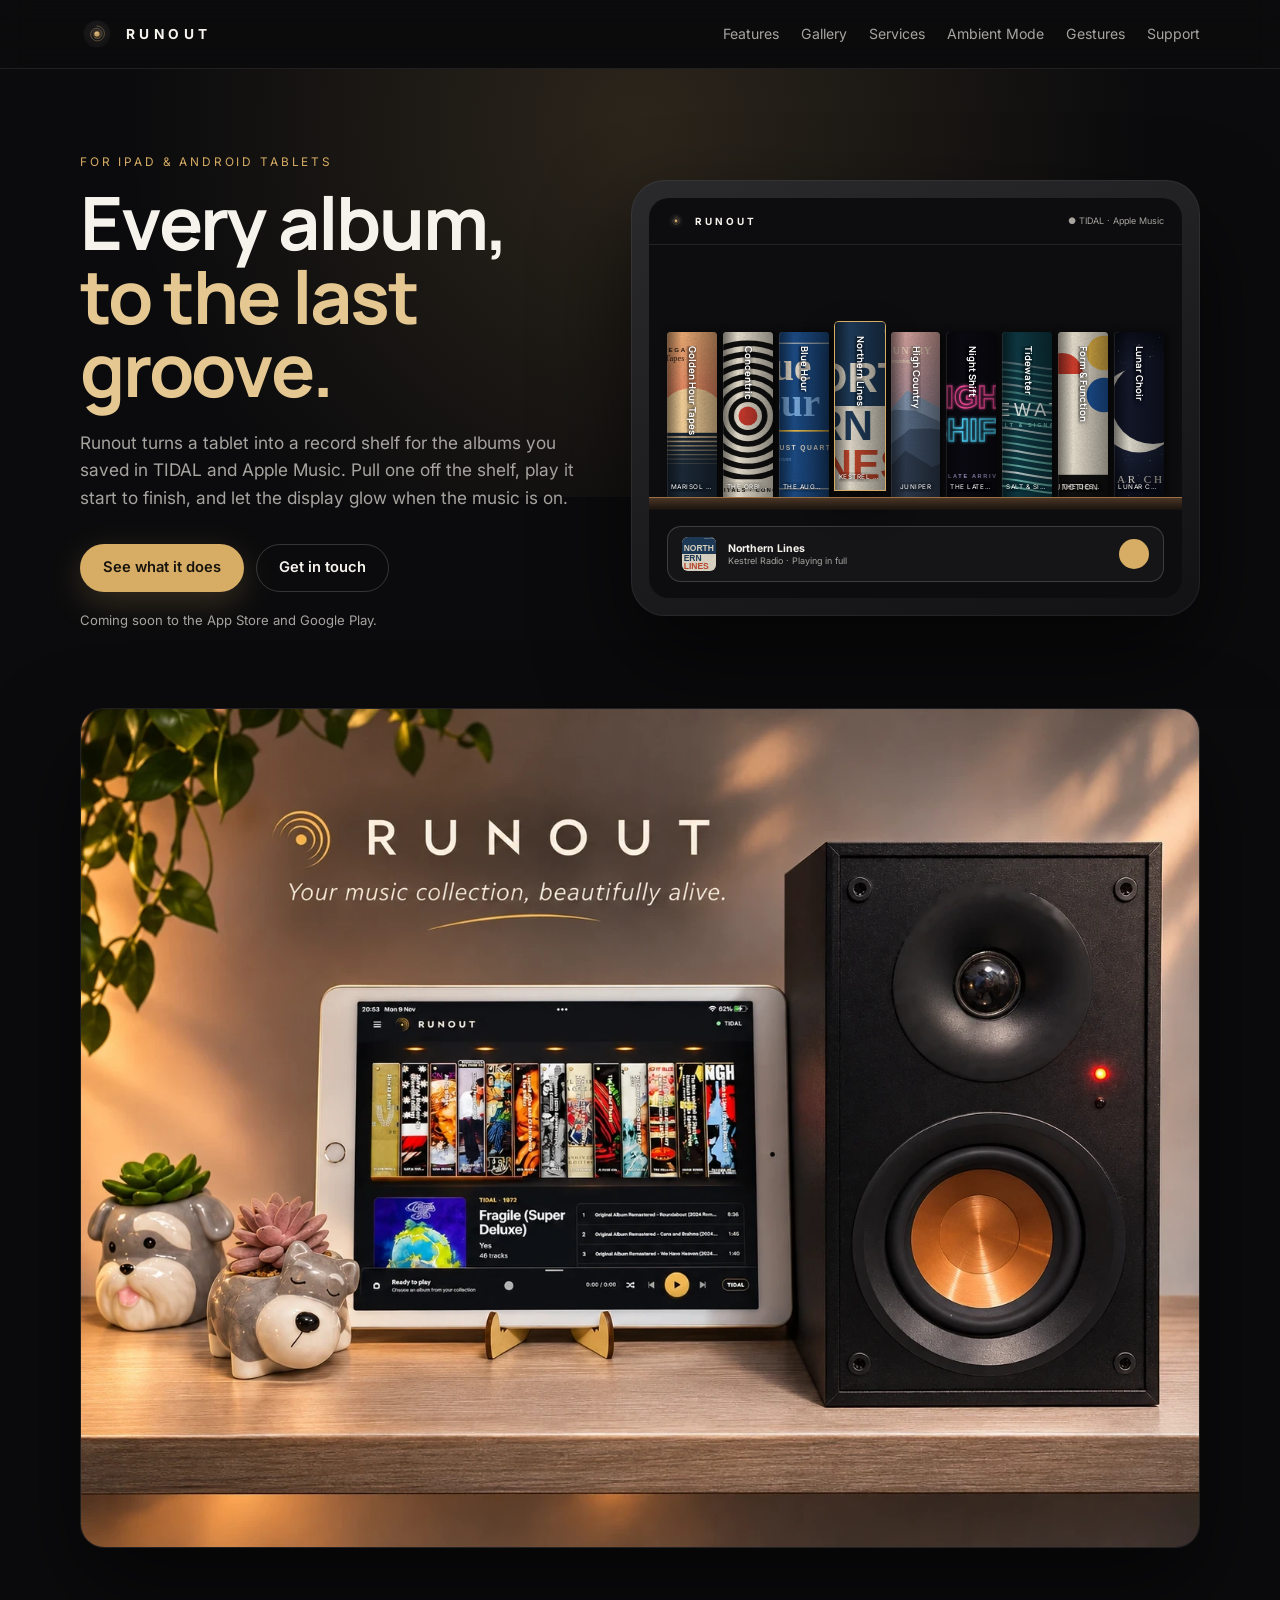
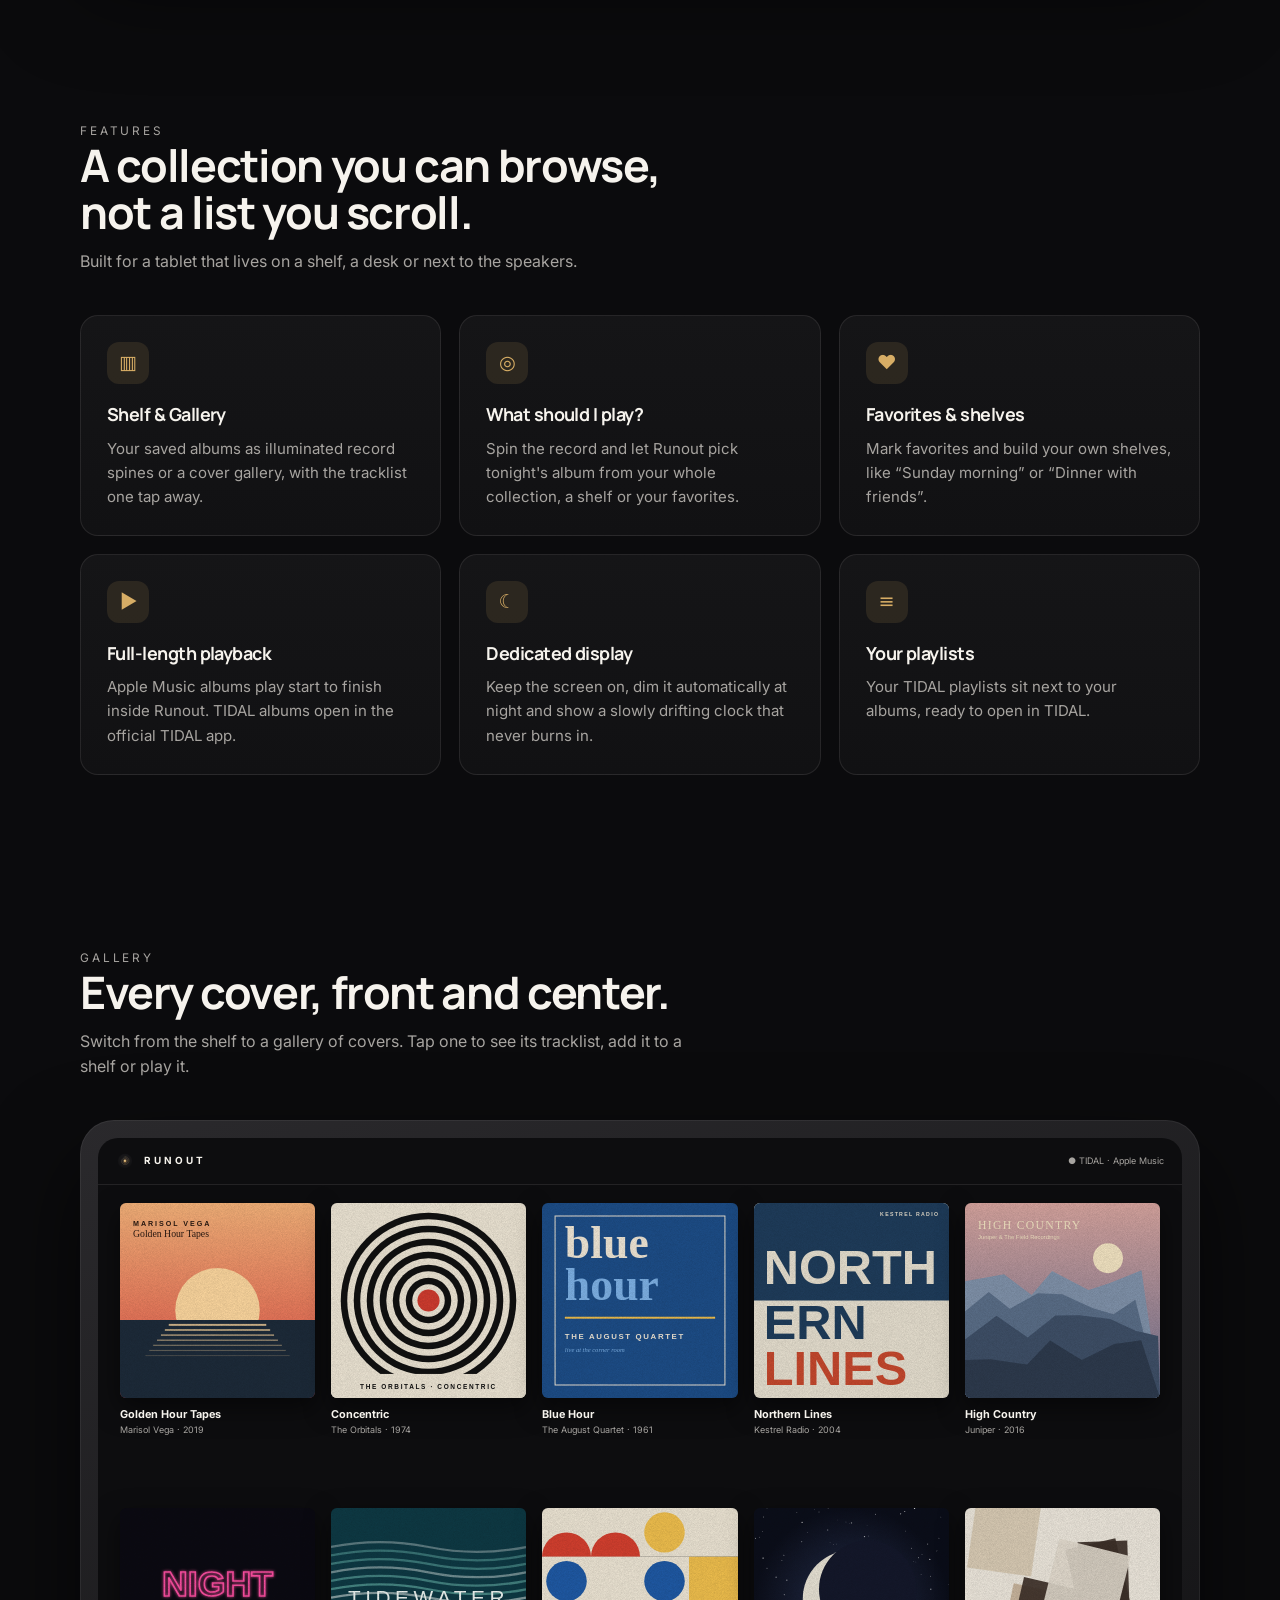
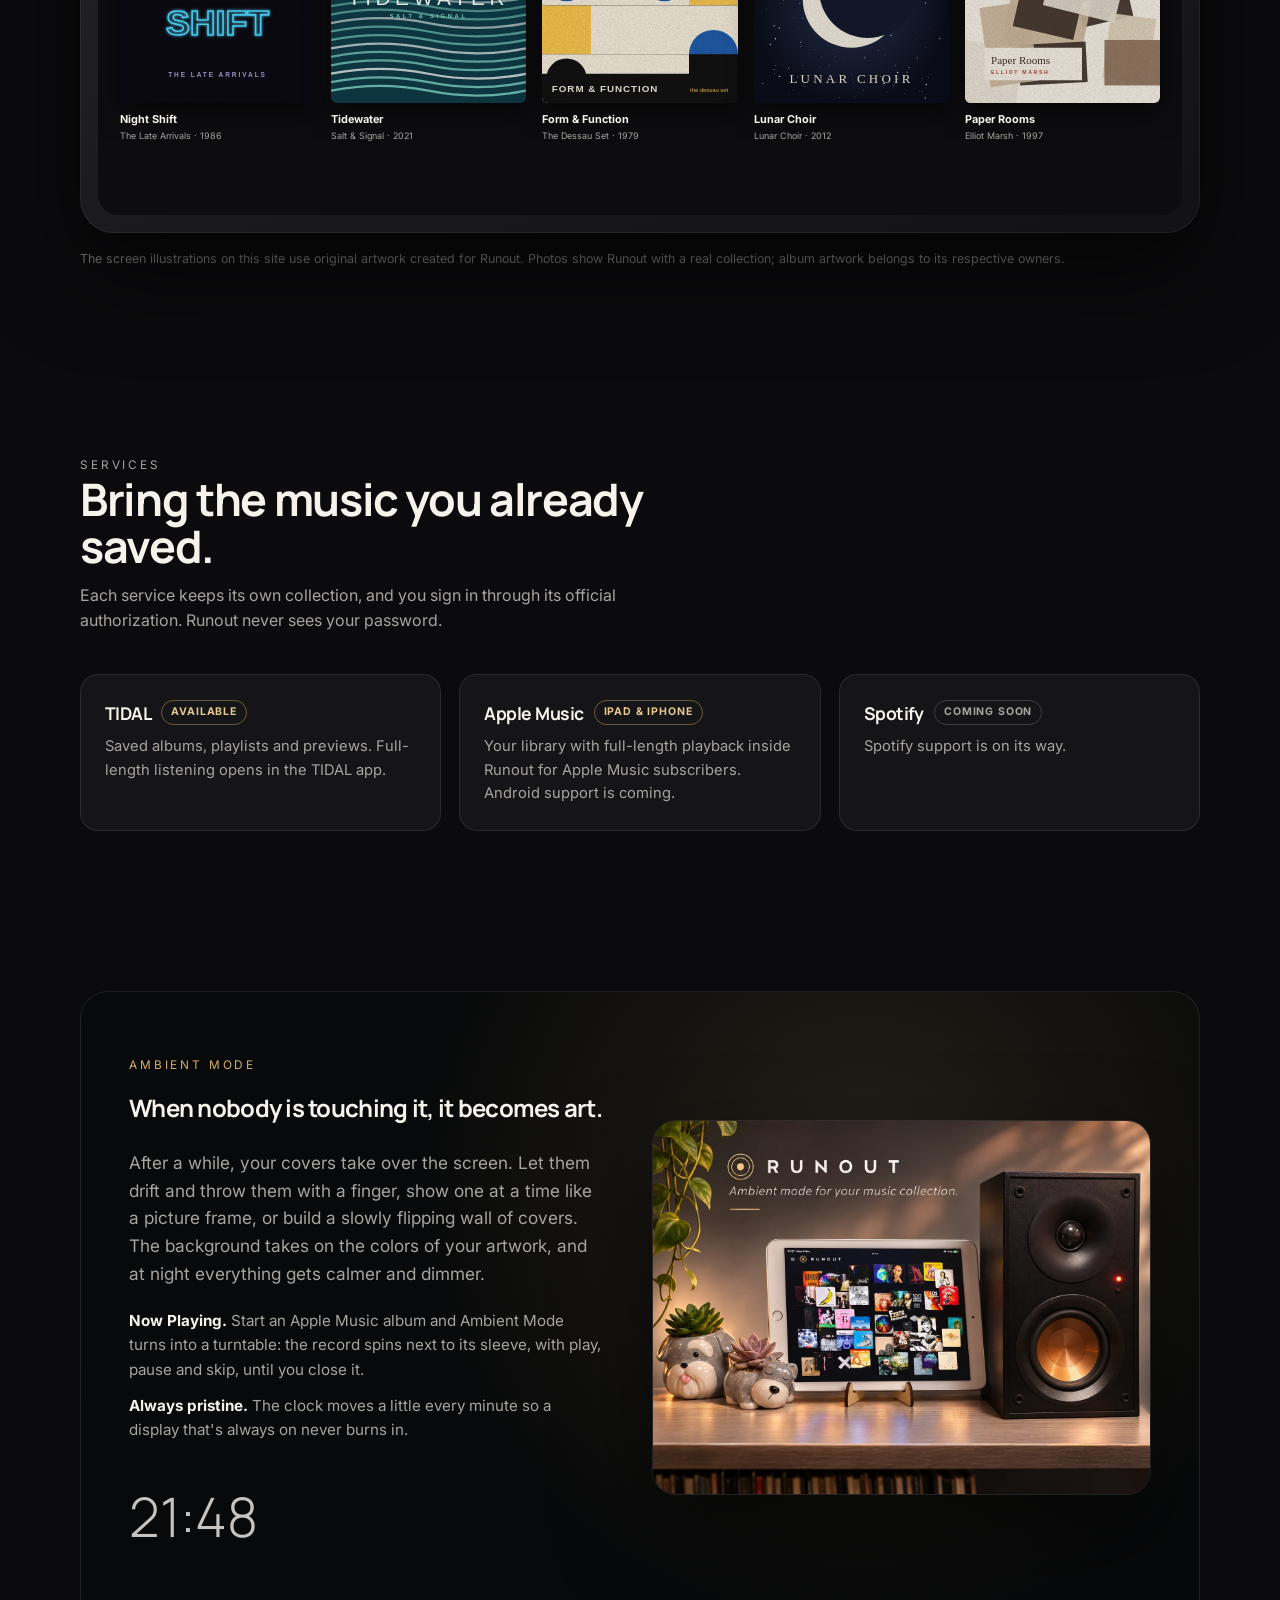
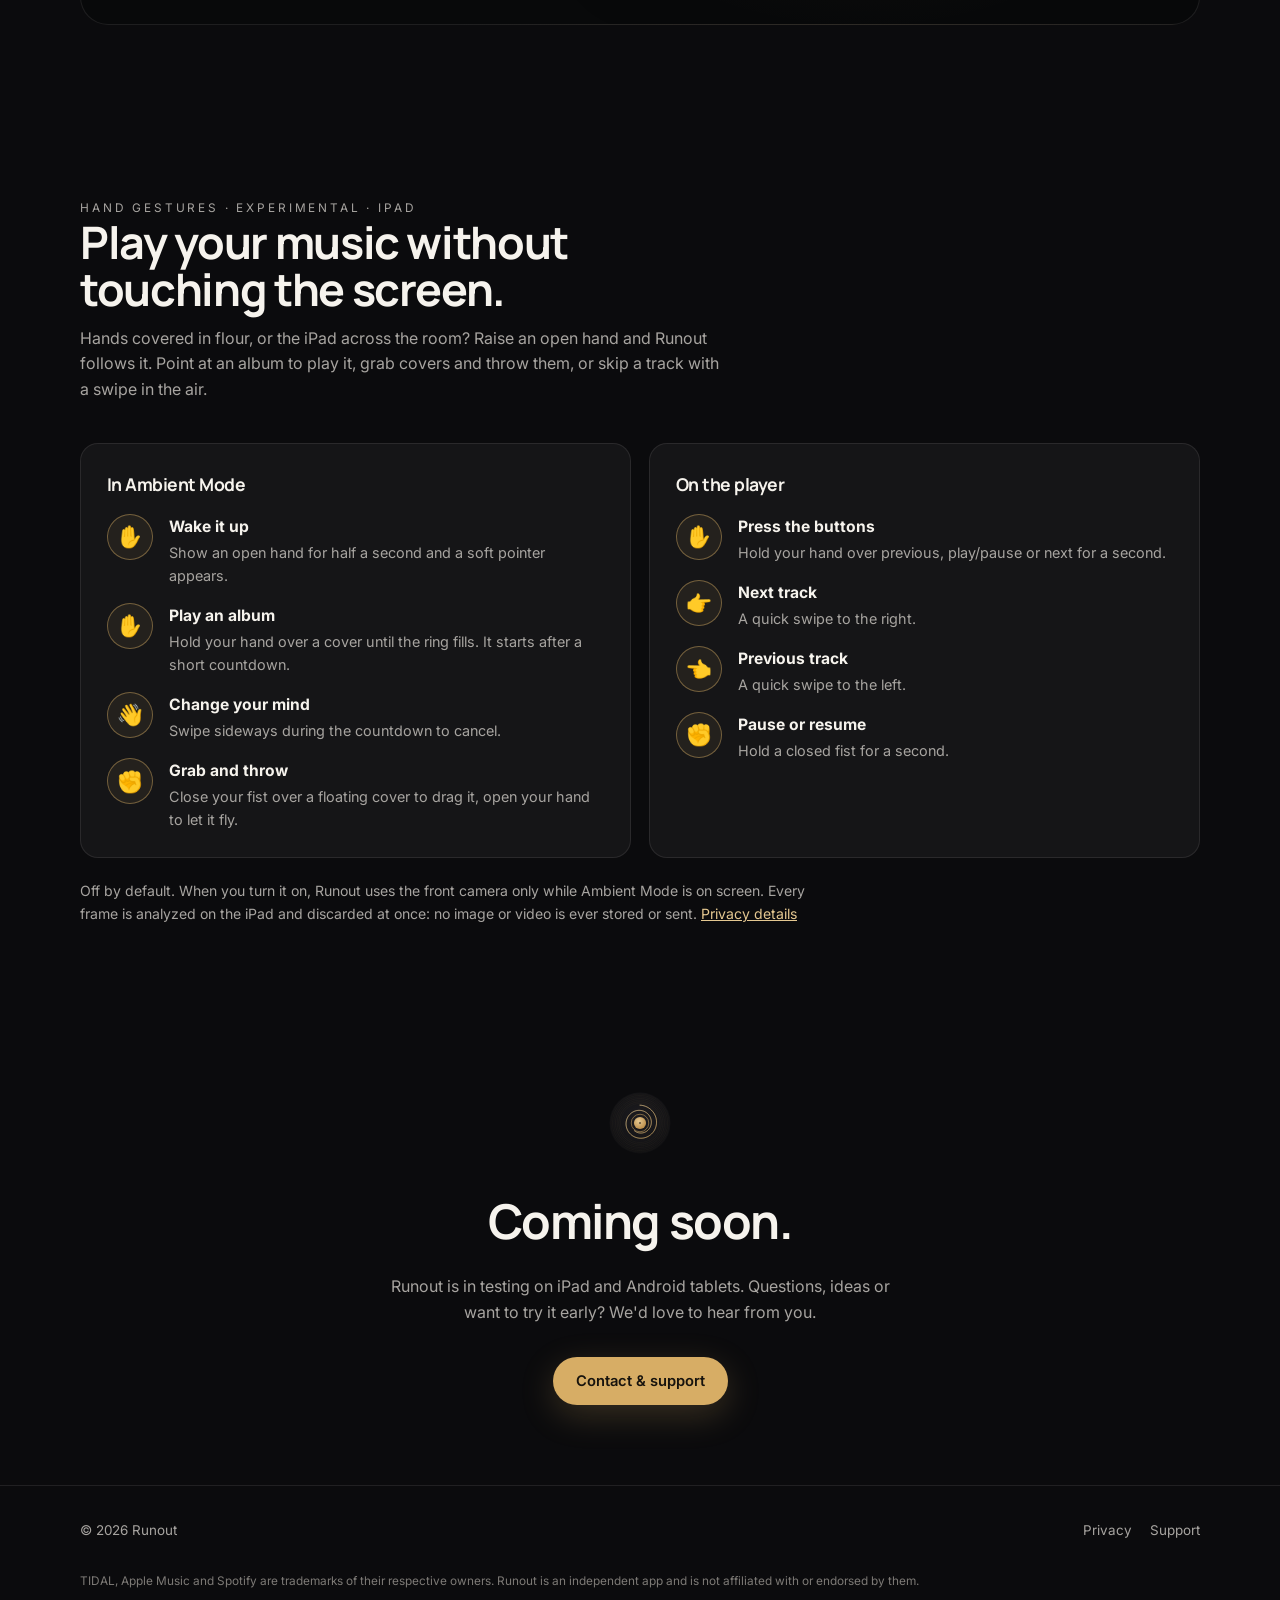
==== commit 3d2510ca: "Add hand gestures, Now Playing player and shelf photos to the site - New Hand gestures section for A" ====
--- a/index.html
+++ b/index.html
@@ -6,16 +6,16 @@
     <title>Runout — Every album, to the last groove</title>
     <meta
       name="description"
-      content="Runout turns a tablet into a record shelf for your TIDAL and Apple Music albums, with full-length Apple Music playback, an ambient display and a night-ready dedicated mode."
+      content="Runout turns a tablet into a record shelf for your TIDAL and Apple Music albums, with full-length Apple Music playback, an ambient display you can control with hand gestures and a night-ready dedicated mode."
     />
     <meta property="og:title" content="Runout — Every album, to the last groove" />
     <meta property="og:description" content="Your saved albums as a warm, physical-feeling record shelf on iPad and Android tablets." />
-    <meta property="og:image" content="assets/app-icon.png" />
+    <meta property="og:image" content="assets/photos/runout-shelf-og.jpg" />
     <link rel="icon" href="assets/favicon.png" />
     <link rel="preconnect" href="https://fonts.googleapis.com" />
     <link rel="preconnect" href="https://fonts.gstatic.com" crossorigin />
     <link href="https://fonts.googleapis.com/css2?family=Inter:wght@400;500;600&family=Manrope:wght@300;600;700;800&display=swap" rel="stylesheet" />
-    <link rel="stylesheet" href="assets/styles.css" />
+    <link rel="stylesheet" href="assets/styles.css?v=4" />
   </head>
   <body>
     <header class="site-header">
@@ -26,6 +26,7 @@
           <a href="#gallery">Gallery</a>
           <a href="#services">Services</a>
           <a href="#ambient">Ambient Mode</a>
+          <a href="#gestures">Gestures</a>
           <a href="support.html">Support</a>
         </nav>
       </div>
@@ -64,6 +65,20 @@
         </div>
       </section>
 
+      <section class="photo-band" aria-label="Runout on a shelf">
+        <div class="wrap">
+          <figure class="photo">
+            <img
+              src="assets/photos/runout-shelf.webp"
+              alt="An iPad on a wooden stand next to a bookshelf speaker, showing Runout's illuminated record shelf and an album ready to play"
+              width="1448"
+              height="1086"
+              loading="lazy"
+            />
+          </figure>
+        </div>
+      </section>
+
       <section id="features">
         <div class="wrap">
           <div class="section-head">
@@ -119,7 +134,7 @@
               <div class="cover-grid"><figure><img src="assets/covers/golden-hour.svg" alt="" loading="lazy" /><figcaption><strong>Golden Hour Tapes</strong><small>Marisol Vega · 2019</small></figcaption></figure><figure><img src="assets/covers/concentric.svg" alt="" loading="lazy" /><figcaption><strong>Concentric</strong><small>The Orbitals · 1974</small></figcaption></figure><figure><img src="assets/covers/blue-hour-session.svg" alt="" loading="lazy" /><figcaption><strong>Blue Hour</strong><small>The August Quartet · 1961</small></figcaption></figure><figure><img src="assets/covers/northern-lines.svg" alt="" loading="lazy" /><figcaption><strong>Northern Lines</strong><small>Kestrel Radio · 2004</small></figcaption></figure><figure><img src="assets/covers/high-country.svg" alt="" loading="lazy" /><figcaption><strong>High Country</strong><small>Juniper · 2016</small></figcaption></figure><figure><img src="assets/covers/night-shift.svg" alt="" loading="lazy" /><figcaption><strong>Night Shift</strong><small>The Late Arrivals · 1986</small></figcaption></figure><figure><img src="assets/covers/tidewater.svg" alt="" loading="lazy" /><figcaption><strong>Tidewater</strong><small>Salt & Signal · 2021</small></figcaption></figure><figure><img src="assets/covers/bauhaus.svg" alt="" loading="lazy" /><figcaption><strong>Form & Function</strong><small>The Dessau Set · 1979</small></figcaption></figure><figure><img src="assets/covers/lunar-choir.svg" alt="" loading="lazy" /><figcaption><strong>Lunar Choir</strong><small>Lunar Choir · 2012</small></figcaption></figure><figure><img src="assets/covers/paper-rooms.svg" alt="" loading="lazy" /><figcaption><strong>Paper Rooms</strong><small>Elliot Marsh · 1997</small></figcaption></figure></div>
             </div>
           </div>
-          <p class="art-note">Album artwork shown on this site is original, created for Runout. In the app you see your own albums' covers.</p>
+          <p class="art-note">The screen illustrations on this site use original artwork created for Runout. Photos show Runout with a real collection; album artwork belongs to its respective owners.</p>
         </div>
       </section>
 
@@ -149,20 +164,69 @@
 
       <section id="ambient">
         <div class="wrap">
-          <div class="ambient">
-            <img class="float f1" src="assets/covers/lunar-choir.svg" alt="" aria-hidden="true" />
-            <img class="float f2" src="assets/covers/tidewater.svg" alt="" aria-hidden="true" />
-            <img class="float f3" src="assets/covers/golden-hour.svg" alt="" aria-hidden="true" />
+          <div class="ambient ambient-split">
             <div class="content">
               <p class="eyebrow">Ambient Mode</p>
               <h2>When nobody is touching it, it becomes art.</h2>
               <p class="lead">
-                After a while, your covers drift slowly across the screen. Drag one with your finger and throw it, or tap
-                it to play. The clock moves a little every minute so a display that's always on stays pristine.
+                After a while, your covers take over the screen. Let them drift and throw them with a finger, show one at a
+                time like a picture frame, or build a slowly flipping wall of covers. The background takes on the colors of
+                your artwork, and at night everything gets calmer and dimmer.
               </p>
+              <ul class="ambient-points">
+                <li><strong>Now Playing.</strong> Start an Apple Music album and Ambient Mode turns into a turntable: the record spins next to its sleeve, with play, pause and skip, until you close it.</li>
+                <li><strong>Always pristine.</strong> The clock moves a little every minute so a display that's always on never burns in.</li>
+              </ul>
               <time>21:48</time>
             </div>
-          </div>
+            <figure class="photo">
+              <img
+                src="assets/photos/runout-ambient.webp"
+                alt="Runout's Ambient Mode on an iPad: dozens of album covers floating across a dark screen next to a speaker"
+                width="1448"
+                height="1086"
+                loading="lazy"
+              />
+            </figure>
+          </div>
+        </div>
+      </section>
+
+      <section id="gestures">
+        <div class="wrap">
+          <div class="section-head">
+            <p class="eyebrow">Hand gestures · Experimental · iPad</p>
+            <h2>Play your music without touching the screen.</h2>
+            <p>
+              Hands covered in flour, or the iPad across the room? Raise an open hand and Runout follows it. Point at an
+              album to play it, grab covers and throw them, or skip a track with a swipe in the air.
+            </p>
+          </div>
+          <div class="gesture-columns">
+            <div class="gesture-group">
+              <h3>In Ambient Mode</h3>
+              <ol class="gestures">
+                <li><span class="hand" aria-hidden="true">✋</span><div><strong>Wake it up</strong><p>Show an open hand for half a second and a soft pointer appears.</p></div></li>
+                <li><span class="hand" aria-hidden="true">✋</span><div><strong>Play an album</strong><p>Hold your hand over a cover until the ring fills. It starts after a short countdown.</p></div></li>
+                <li><span class="hand" aria-hidden="true">👋</span><div><strong>Change your mind</strong><p>Swipe sideways during the countdown to cancel.</p></div></li>
+                <li><span class="hand" aria-hidden="true">✊</span><div><strong>Grab and throw</strong><p>Close your fist over a floating cover to drag it, open your hand to let it fly.</p></div></li>
+              </ol>
+            </div>
+            <div class="gesture-group">
+              <h3>On the player</h3>
+              <ol class="gestures">
+                <li><span class="hand" aria-hidden="true">✋</span><div><strong>Press the buttons</strong><p>Hold your hand over previous, play/pause or next for a second.</p></div></li>
+                <li><span class="hand" aria-hidden="true">👉</span><div><strong>Next track</strong><p>A quick swipe to the right.</p></div></li>
+                <li><span class="hand" aria-hidden="true">👈</span><div><strong>Previous track</strong><p>A quick swipe to the left.</p></div></li>
+                <li><span class="hand" aria-hidden="true">✊</span><div><strong>Pause or resume</strong><p>Hold a closed fist for a second.</p></div></li>
+              </ol>
+            </div>
+          </div>
+          <p class="gesture-privacy">
+            Off by default. When you turn it on, Runout uses the front camera only while Ambient Mode is on screen. Every
+            frame is analyzed on the iPad and discarded at once: no image or video is ever stored or sent.
+            <a href="privacy.html#gestures">Privacy details</a>
+          </p>
         </div>
       </section>
 
--- a/assets/styles.css
+++ b/assets/styles.css
@@ -263,3 +263,35 @@
   .cover-grid figure:nth-child(n + 7) { display: none; }
   .spine b { font-size: 0.5rem; }
 }
+
+/* Photos */
+.photo { margin: 0; overflow: hidden; border-radius: 24px; border: 1px solid var(--line); box-shadow: 0 40px 90px rgb(0 0 0 / 55%); }
+.photo img { width: 100%; height: auto; }
+.photo-band { padding-top: 0; }
+
+/* Ambient Mode with photo */
+.ambient-split { display: grid; grid-template-columns: 1fr 1.05fr; gap: 48px; align-items: center; }
+.ambient-split .content { max-width: none; }
+.ambient-points { margin: 22px 0 0; padding: 0; list-style: none; display: grid; gap: 12px; color: var(--muted); font-size: 0.95rem; }
+.ambient-points strong { color: var(--text); }
+
+/* Hand gestures */
+.gesture-columns { display: grid; grid-template-columns: repeat(2, 1fr); gap: 18px; }
+.gesture-group { padding: 26px; border-radius: var(--radius); border: 1px solid var(--line); background: var(--surface); }
+.gesture-group h3 { font-size: 1.1rem; margin-bottom: 16px; }
+.gestures { margin: 0; padding: 0; list-style: none; display: grid; gap: 16px; }
+.gestures li { display: flex; gap: 16px; align-items: flex-start; }
+.gestures .hand {
+  flex: none; display: grid; place-items: center; width: 46px; height: 46px; border-radius: 50%;
+  border: 1px solid rgb(215 173 101 / 45%); background: rgb(215 173 101 / 8%); font-size: 1.3rem;
+}
+.gestures strong { display: block; font-size: 0.98rem; }
+.gestures p { margin: 2px 0 0; color: var(--muted); font-size: 0.9rem; }
+.gesture-privacy { margin: 22px 0 0; max-width: 46rem; color: var(--muted); font-size: 0.88rem; }
+
+@media (max-width: 900px) {
+  .ambient-split { grid-template-columns: 1fr; gap: 32px; }
+  .ambient-split.ambient { padding: 40px 20px; }
+  .gesture-columns { grid-template-columns: 1fr; }
+  .gesture-group { padding: 20px; }
+}
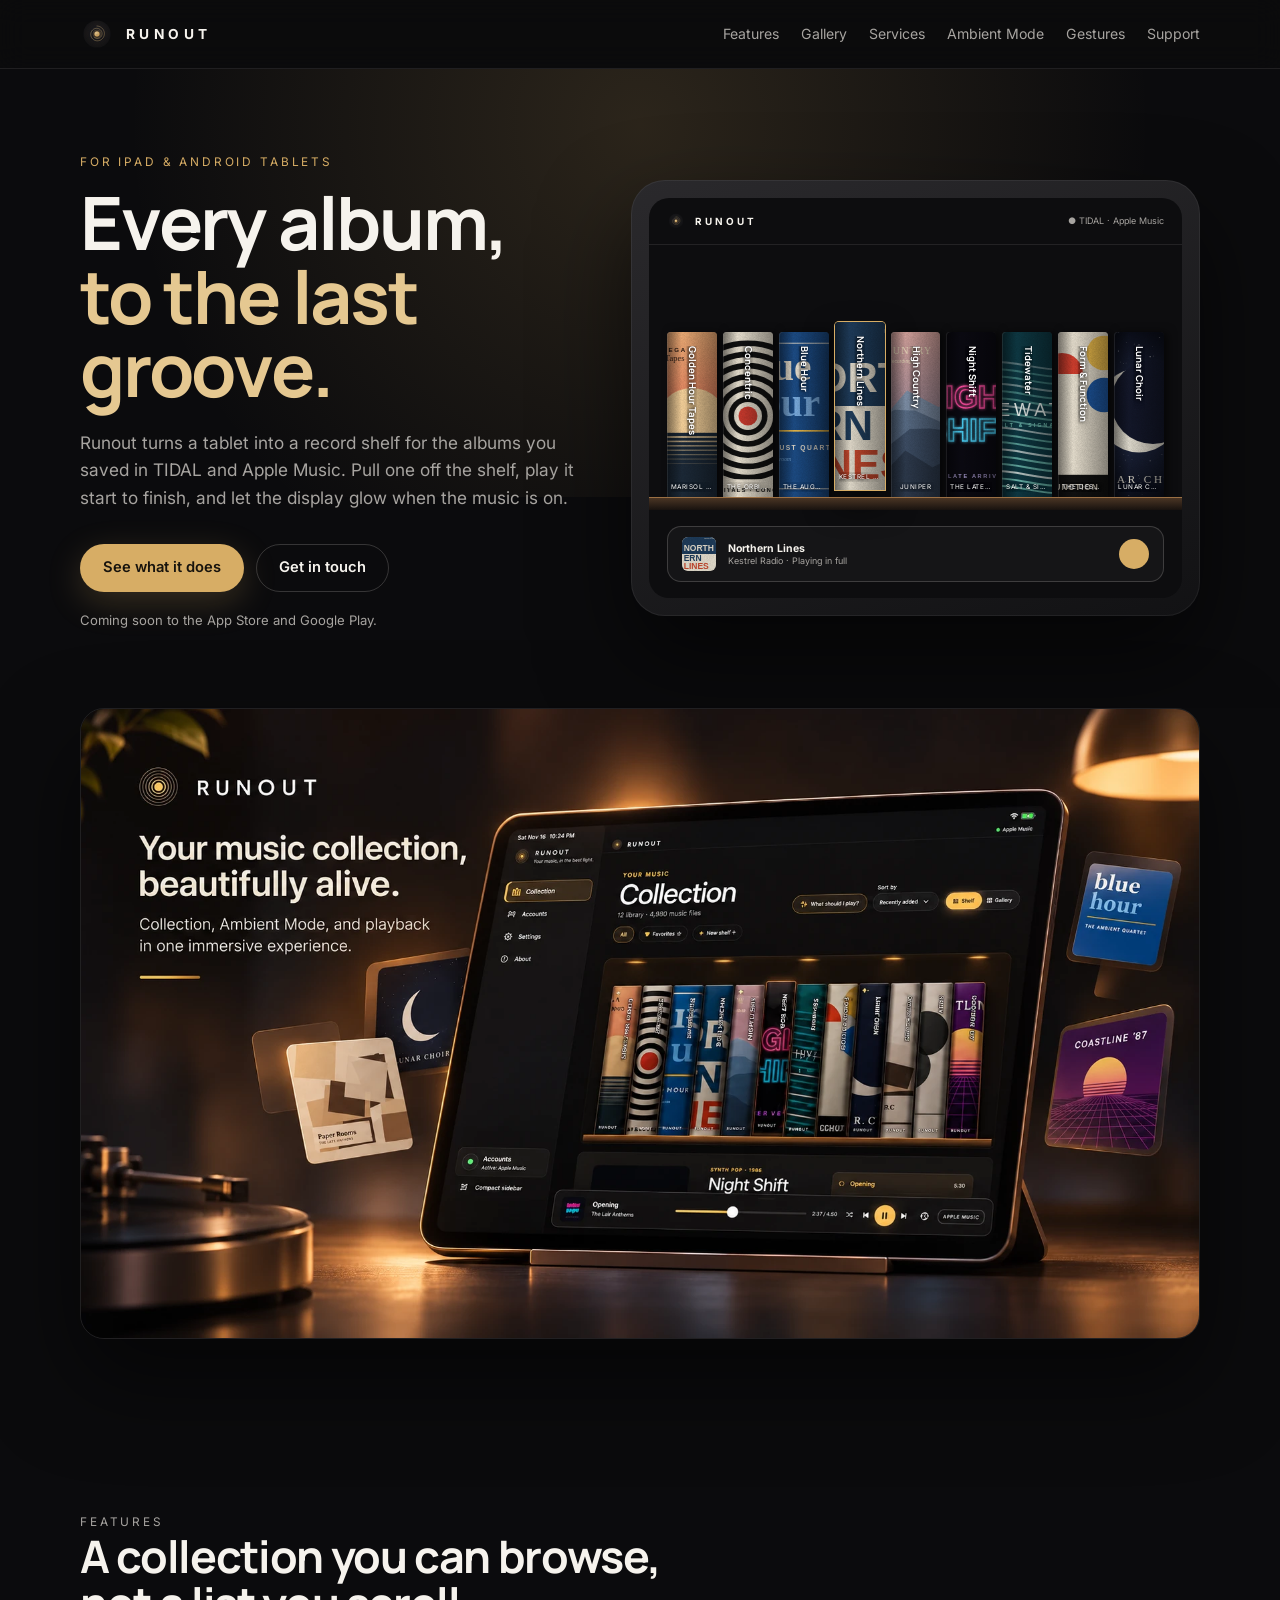
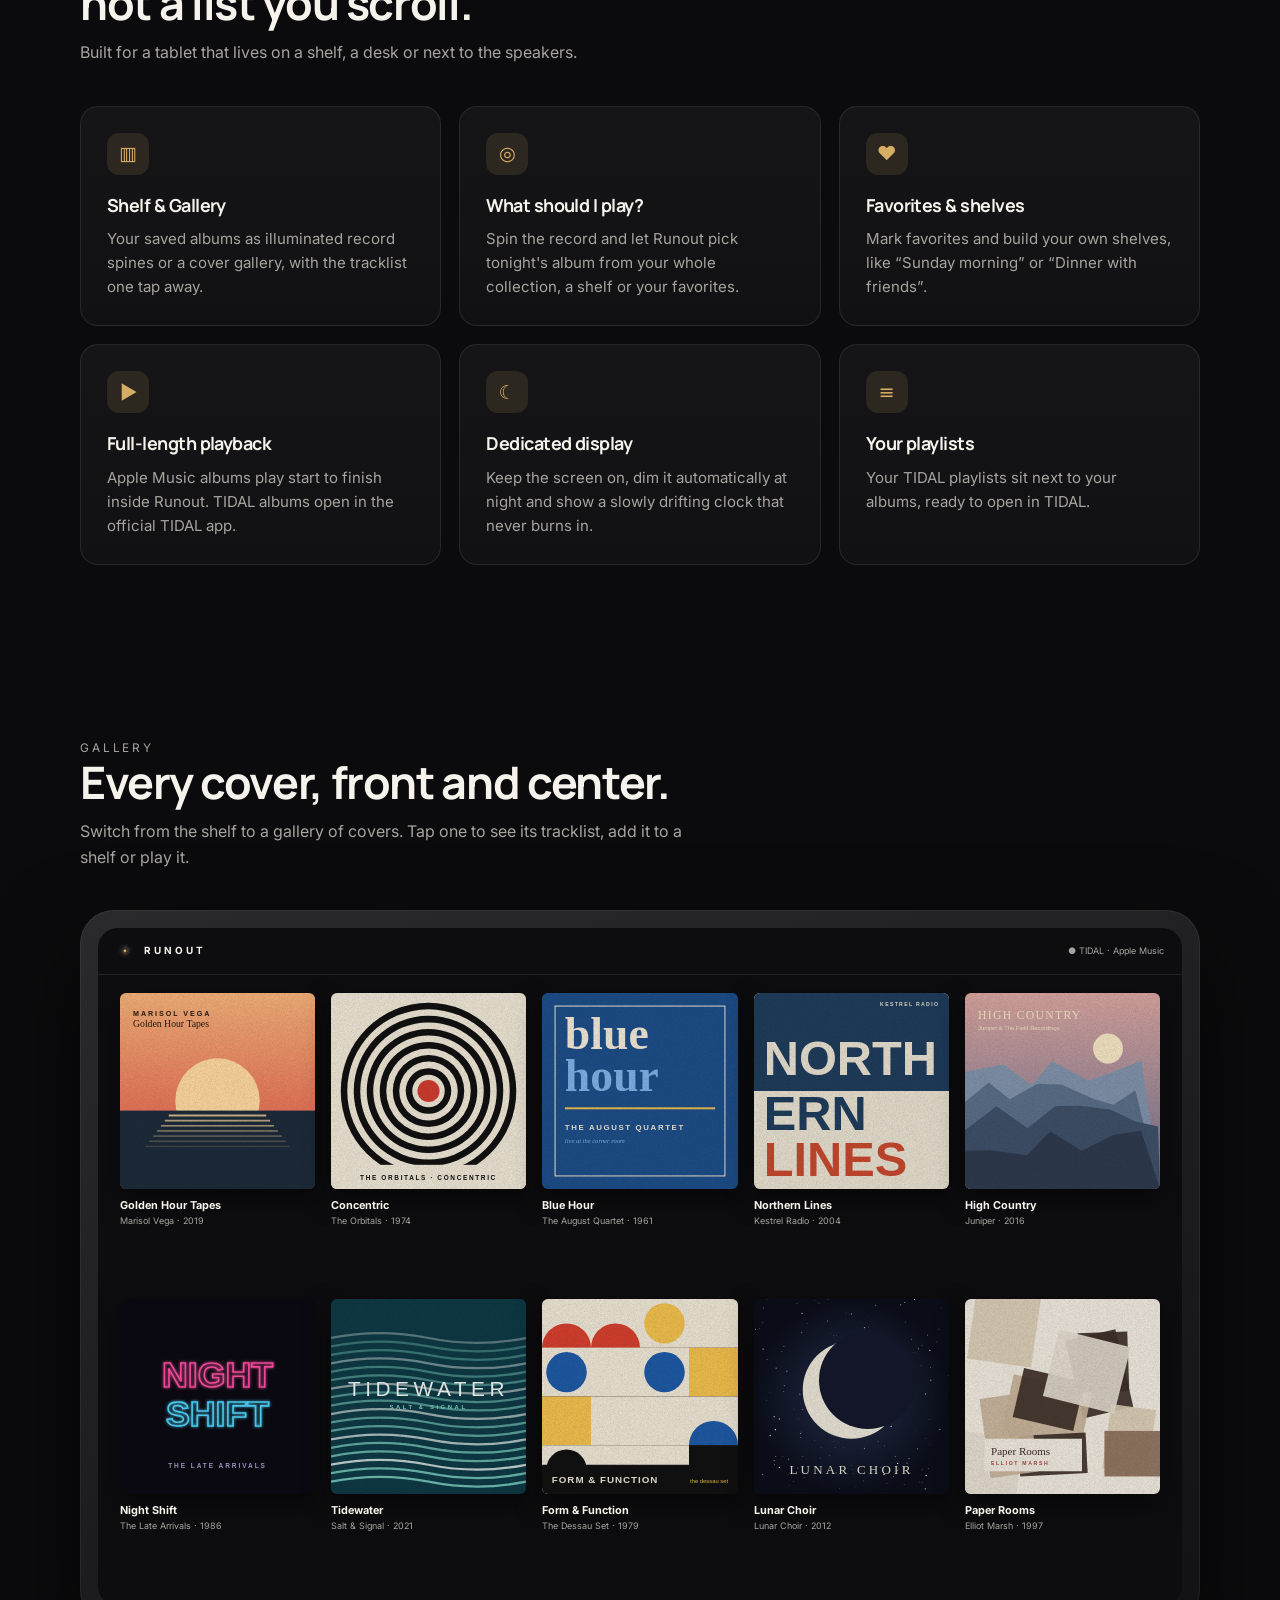
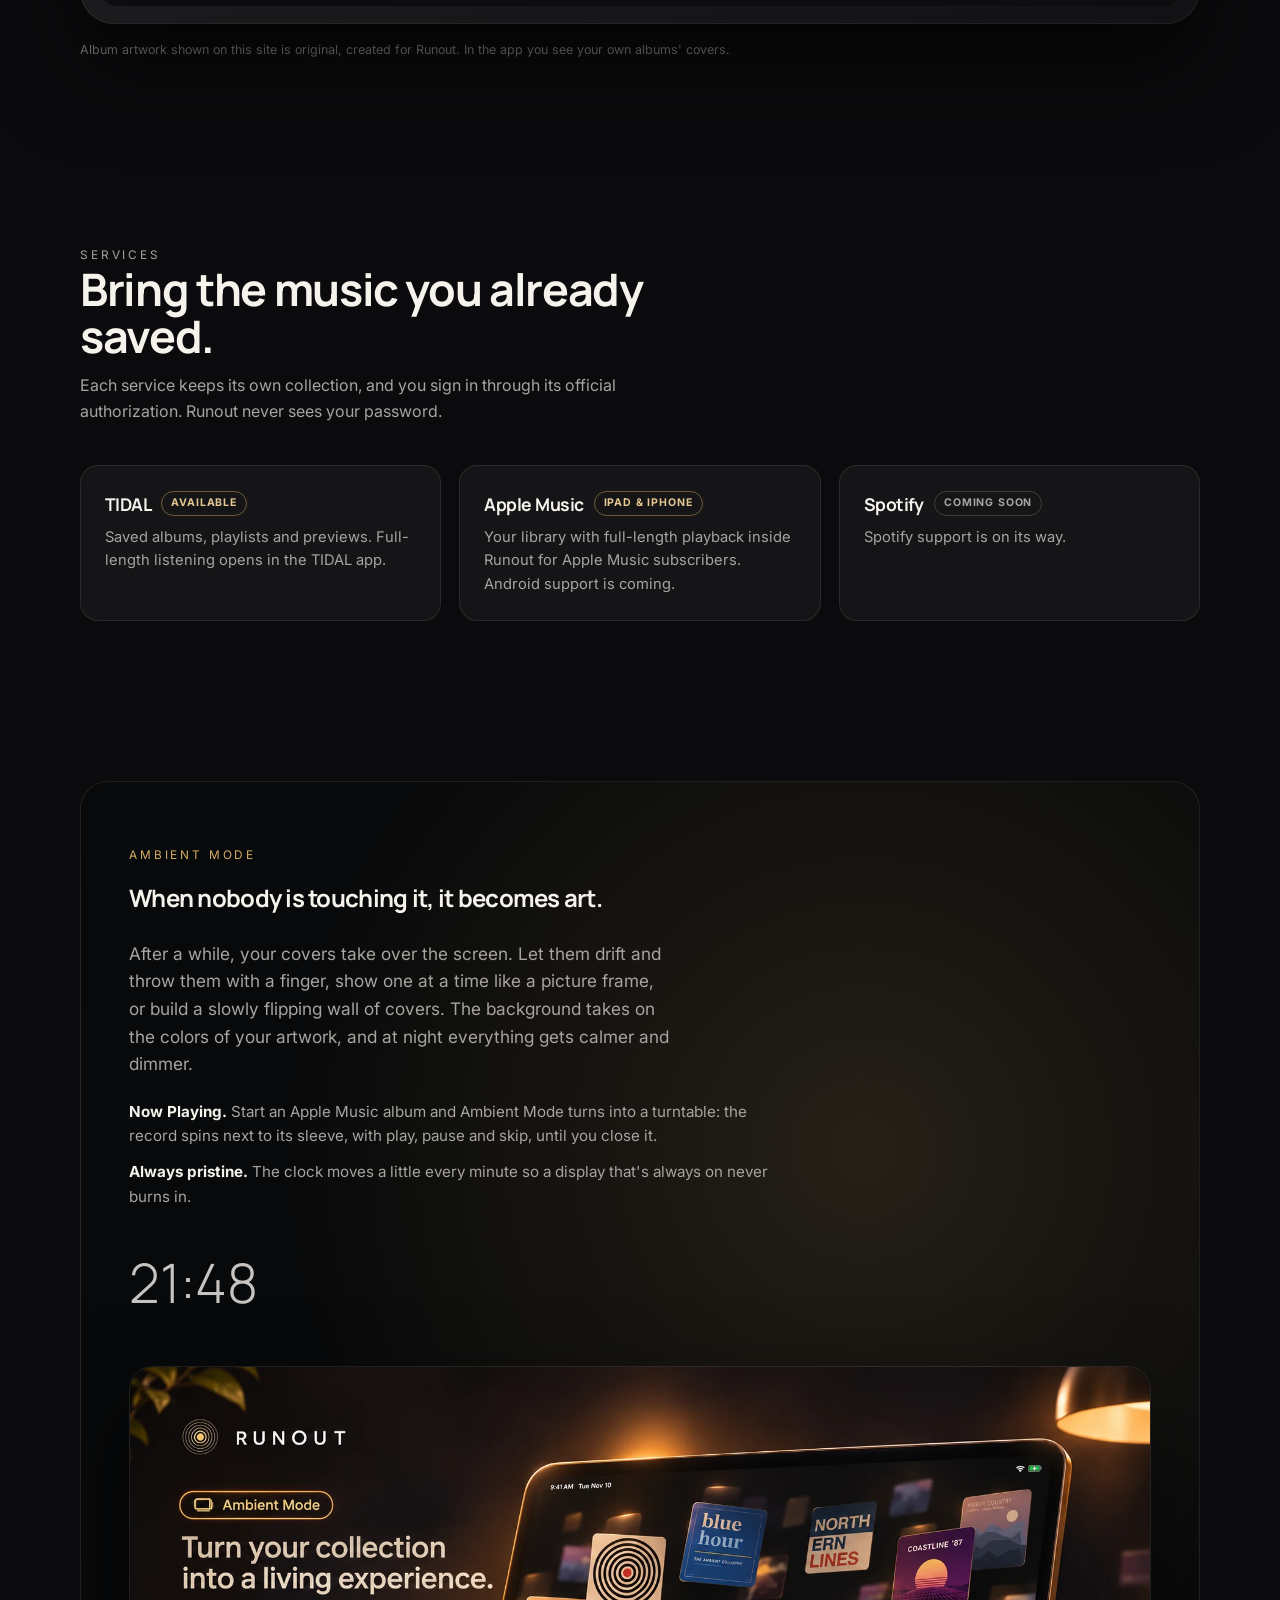
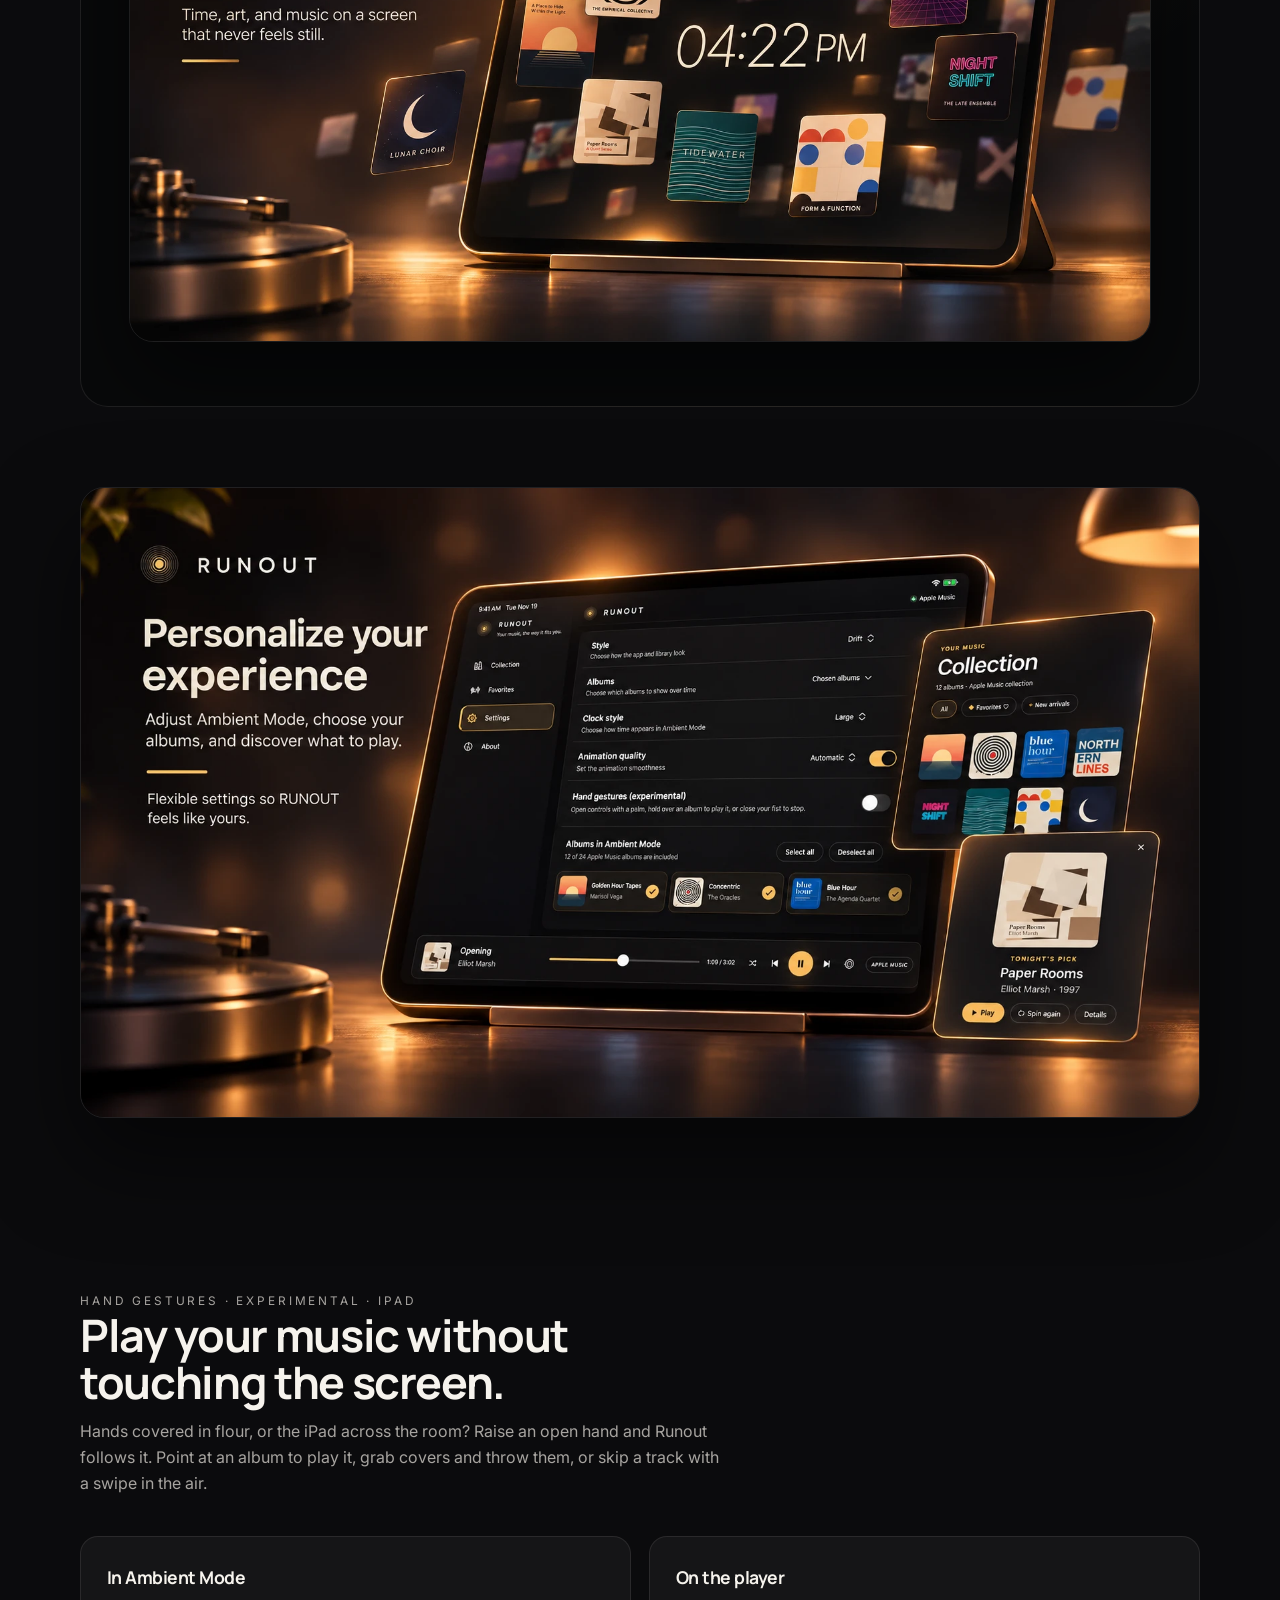
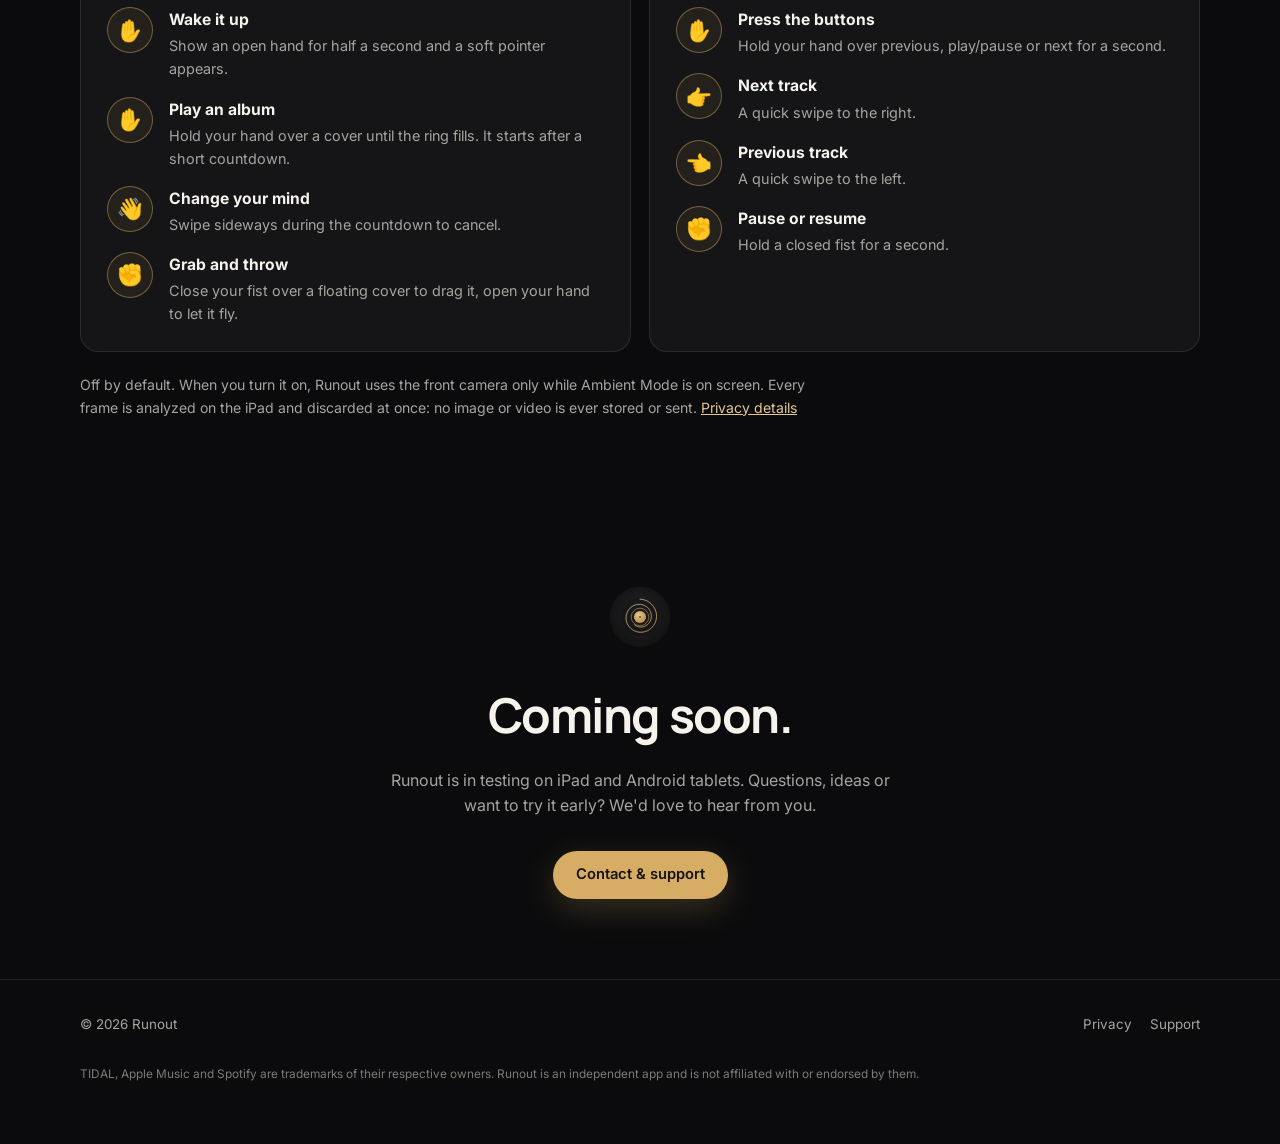
==== commit 0498c6d4: "Replace site photos with images that use only original album artwork - New collection, Ambient Mode " ====
--- a/index.html
+++ b/index.html
@@ -10,12 +10,12 @@
     />
     <meta property="og:title" content="Runout — Every album, to the last groove" />
     <meta property="og:description" content="Your saved albums as a warm, physical-feeling record shelf on iPad and Android tablets." />
-    <meta property="og:image" content="assets/photos/runout-shelf-og.jpg" />
+    <meta property="og:image" content="assets/photos/runout-og.jpg" />
     <link rel="icon" href="assets/favicon.png" />
     <link rel="preconnect" href="https://fonts.googleapis.com" />
     <link rel="preconnect" href="https://fonts.gstatic.com" crossorigin />
     <link href="https://fonts.googleapis.com/css2?family=Inter:wght@400;500;600&family=Manrope:wght@300;600;700;800&display=swap" rel="stylesheet" />
-    <link rel="stylesheet" href="assets/styles.css?v=4" />
+    <link rel="stylesheet" href="assets/styles.css?v=5" />
   </head>
   <body>
     <header class="site-header">
@@ -65,14 +65,14 @@
         </div>
       </section>
 
-      <section class="photo-band" aria-label="Runout on a shelf">
+      <section class="photo-band" aria-label="Runout's collection on an iPad">
         <div class="wrap">
           <figure class="photo">
             <img
-              src="assets/photos/runout-shelf.webp"
-              alt="An iPad on a wooden stand next to a bookshelf speaker, showing Runout's illuminated record shelf and an album ready to play"
-              width="1448"
-              height="1086"
+              src="assets/photos/runout-collection.webp"
+              alt="Runout on an iPad: an illuminated shelf of album spines, the selected album and the player at the bottom"
+              width="1672"
+              height="941"
               loading="lazy"
             />
           </figure>
@@ -134,7 +134,7 @@
               <div class="cover-grid"><figure><img src="assets/covers/golden-hour.svg" alt="" loading="lazy" /><figcaption><strong>Golden Hour Tapes</strong><small>Marisol Vega · 2019</small></figcaption></figure><figure><img src="assets/covers/concentric.svg" alt="" loading="lazy" /><figcaption><strong>Concentric</strong><small>The Orbitals · 1974</small></figcaption></figure><figure><img src="assets/covers/blue-hour-session.svg" alt="" loading="lazy" /><figcaption><strong>Blue Hour</strong><small>The August Quartet · 1961</small></figcaption></figure><figure><img src="assets/covers/northern-lines.svg" alt="" loading="lazy" /><figcaption><strong>Northern Lines</strong><small>Kestrel Radio · 2004</small></figcaption></figure><figure><img src="assets/covers/high-country.svg" alt="" loading="lazy" /><figcaption><strong>High Country</strong><small>Juniper · 2016</small></figcaption></figure><figure><img src="assets/covers/night-shift.svg" alt="" loading="lazy" /><figcaption><strong>Night Shift</strong><small>The Late Arrivals · 1986</small></figcaption></figure><figure><img src="assets/covers/tidewater.svg" alt="" loading="lazy" /><figcaption><strong>Tidewater</strong><small>Salt & Signal · 2021</small></figcaption></figure><figure><img src="assets/covers/bauhaus.svg" alt="" loading="lazy" /><figcaption><strong>Form & Function</strong><small>The Dessau Set · 1979</small></figcaption></figure><figure><img src="assets/covers/lunar-choir.svg" alt="" loading="lazy" /><figcaption><strong>Lunar Choir</strong><small>Lunar Choir · 2012</small></figcaption></figure><figure><img src="assets/covers/paper-rooms.svg" alt="" loading="lazy" /><figcaption><strong>Paper Rooms</strong><small>Elliot Marsh · 1997</small></figcaption></figure></div>
             </div>
           </div>
-          <p class="art-note">The screen illustrations on this site use original artwork created for Runout. Photos show Runout with a real collection; album artwork belongs to its respective owners.</p>
+          <p class="art-note">Album artwork shown on this site is original, created for Runout. In the app you see your own albums' covers.</p>
         </div>
       </section>
 
@@ -164,7 +164,7 @@
 
       <section id="ambient">
         <div class="wrap">
-          <div class="ambient ambient-split">
+          <div class="ambient ambient-stack">
             <div class="content">
               <p class="eyebrow">Ambient Mode</p>
               <h2>When nobody is touching it, it becomes art.</h2>
@@ -181,14 +181,28 @@
             </div>
             <figure class="photo">
               <img
-                src="assets/photos/runout-ambient.webp"
-                alt="Runout's Ambient Mode on an iPad: dozens of album covers floating across a dark screen next to a speaker"
-                width="1448"
-                height="1086"
+                src="assets/photos/runout-ambient-mode.webp"
+                alt="Runout's Ambient Mode on an iPad: album covers floating around a large clock"
+                width="1672"
+                height="941"
                 loading="lazy"
               />
             </figure>
           </div>
+        </div>
+      </section>
+
+      <section class="photo-band" aria-label="Runout's settings and What should I play?">
+        <div class="wrap">
+          <figure class="photo">
+            <img
+              src="assets/photos/runout-personalize.webp"
+              alt="Runout's Ambient Mode settings next to the collection gallery and a What should I play? pick"
+              width="1672"
+              height="941"
+              loading="lazy"
+            />
+          </figure>
         </div>
       </section>
 
--- a/assets/styles.css
+++ b/assets/styles.css
@@ -289,9 +289,13 @@
 .gestures p { margin: 2px 0 0; color: var(--muted); font-size: 0.9rem; }
 .gesture-privacy { margin: 22px 0 0; max-width: 46rem; color: var(--muted); font-size: 0.88rem; }
 
+/* Ambient Mode: text, then the wide promotional image */
+.ambient-stack { display: grid; gap: 40px; }
+.ambient-stack .content { max-width: 40rem; }
+
 @media (max-width: 900px) {
   .ambient-split { grid-template-columns: 1fr; gap: 32px; }
-  .ambient-split.ambient { padding: 40px 20px; }
+  .ambient-split.ambient, .ambient-stack.ambient { padding: 40px 20px; }
   .gesture-columns { grid-template-columns: 1fr; }
   .gesture-group { padding: 20px; }
 }
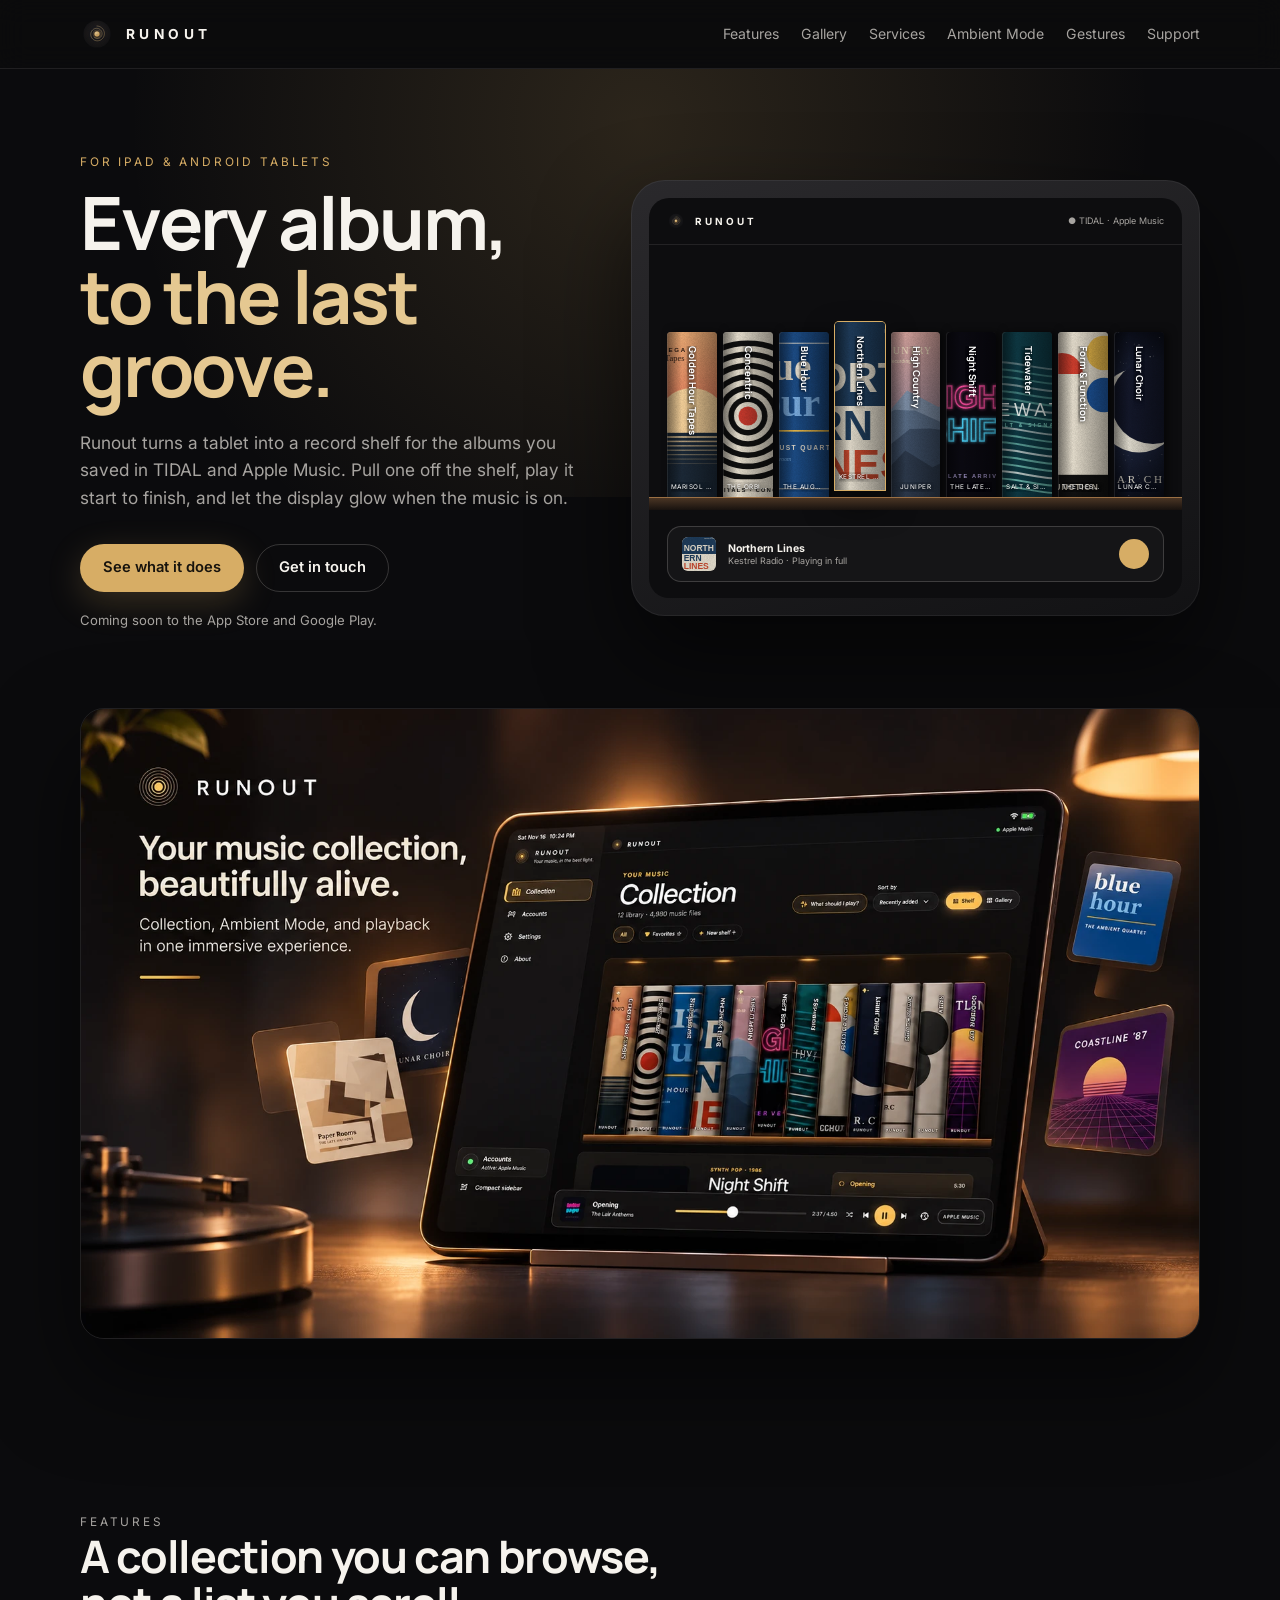
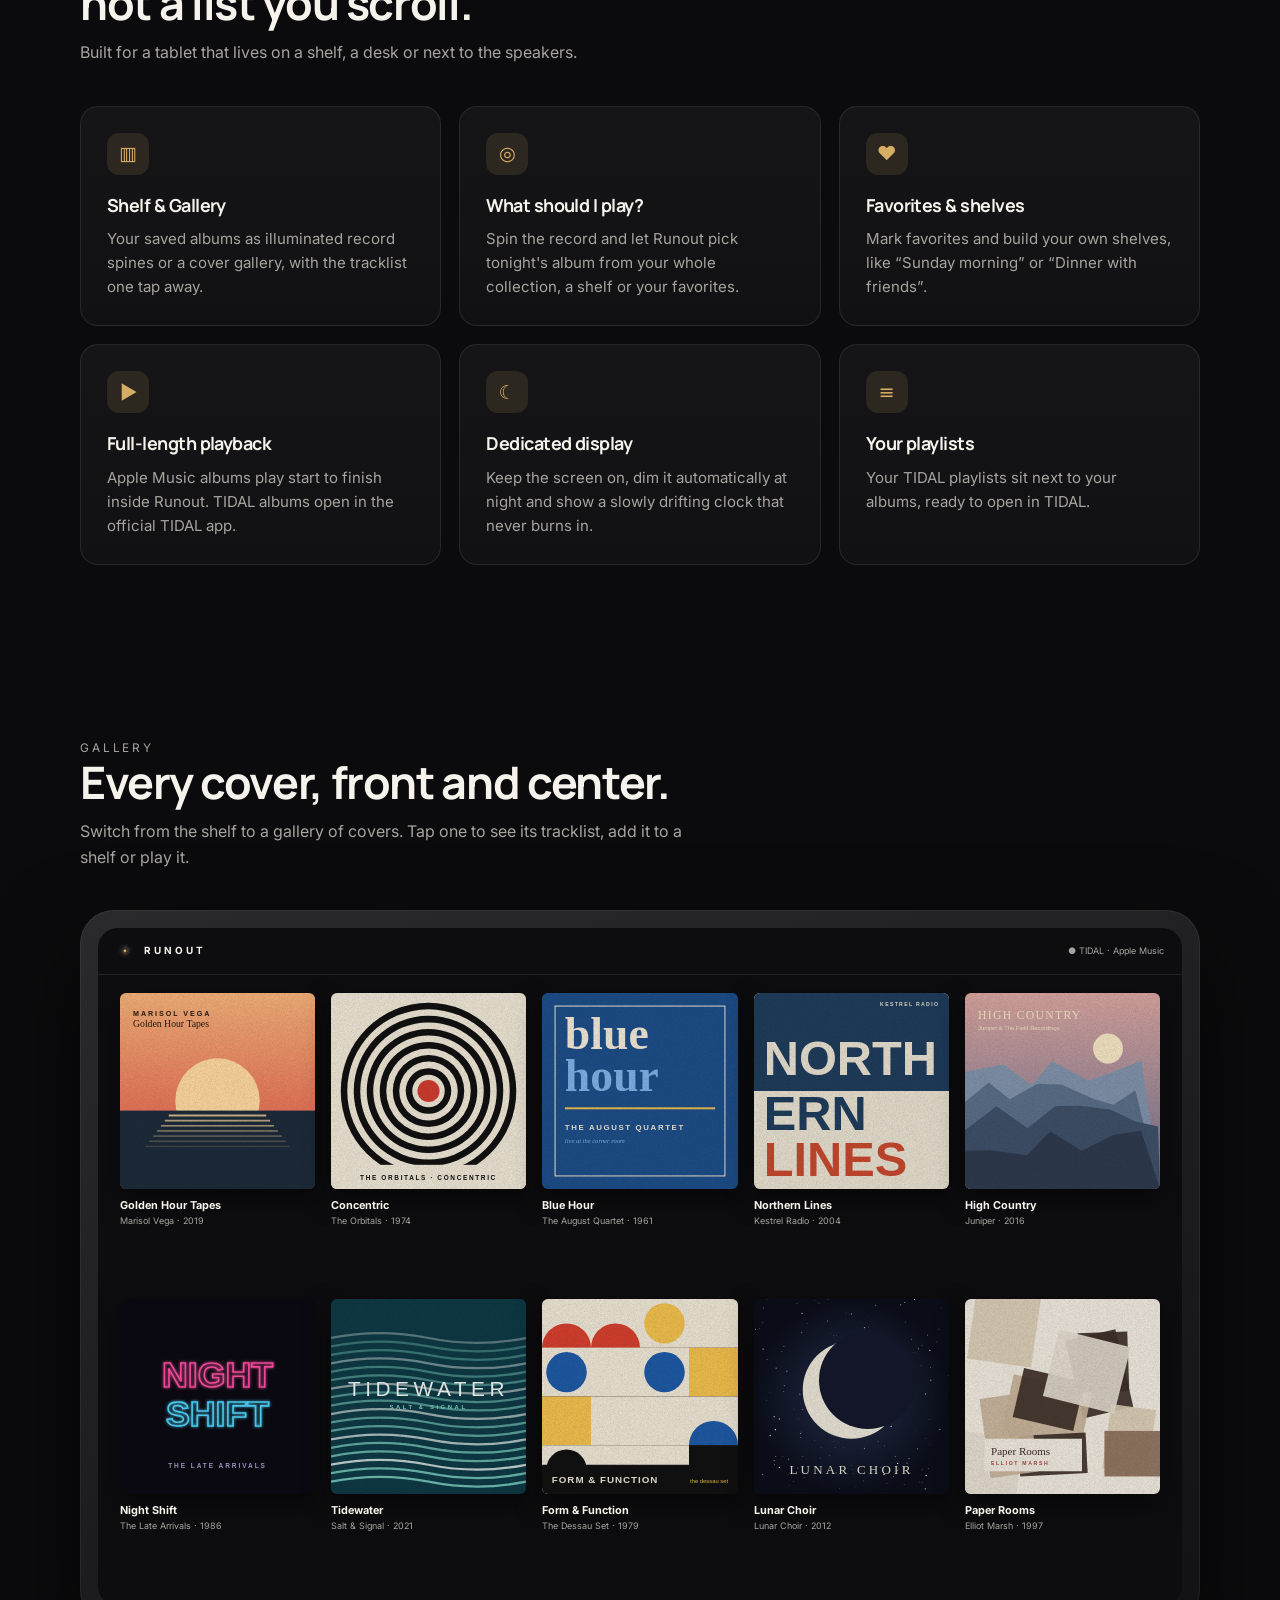
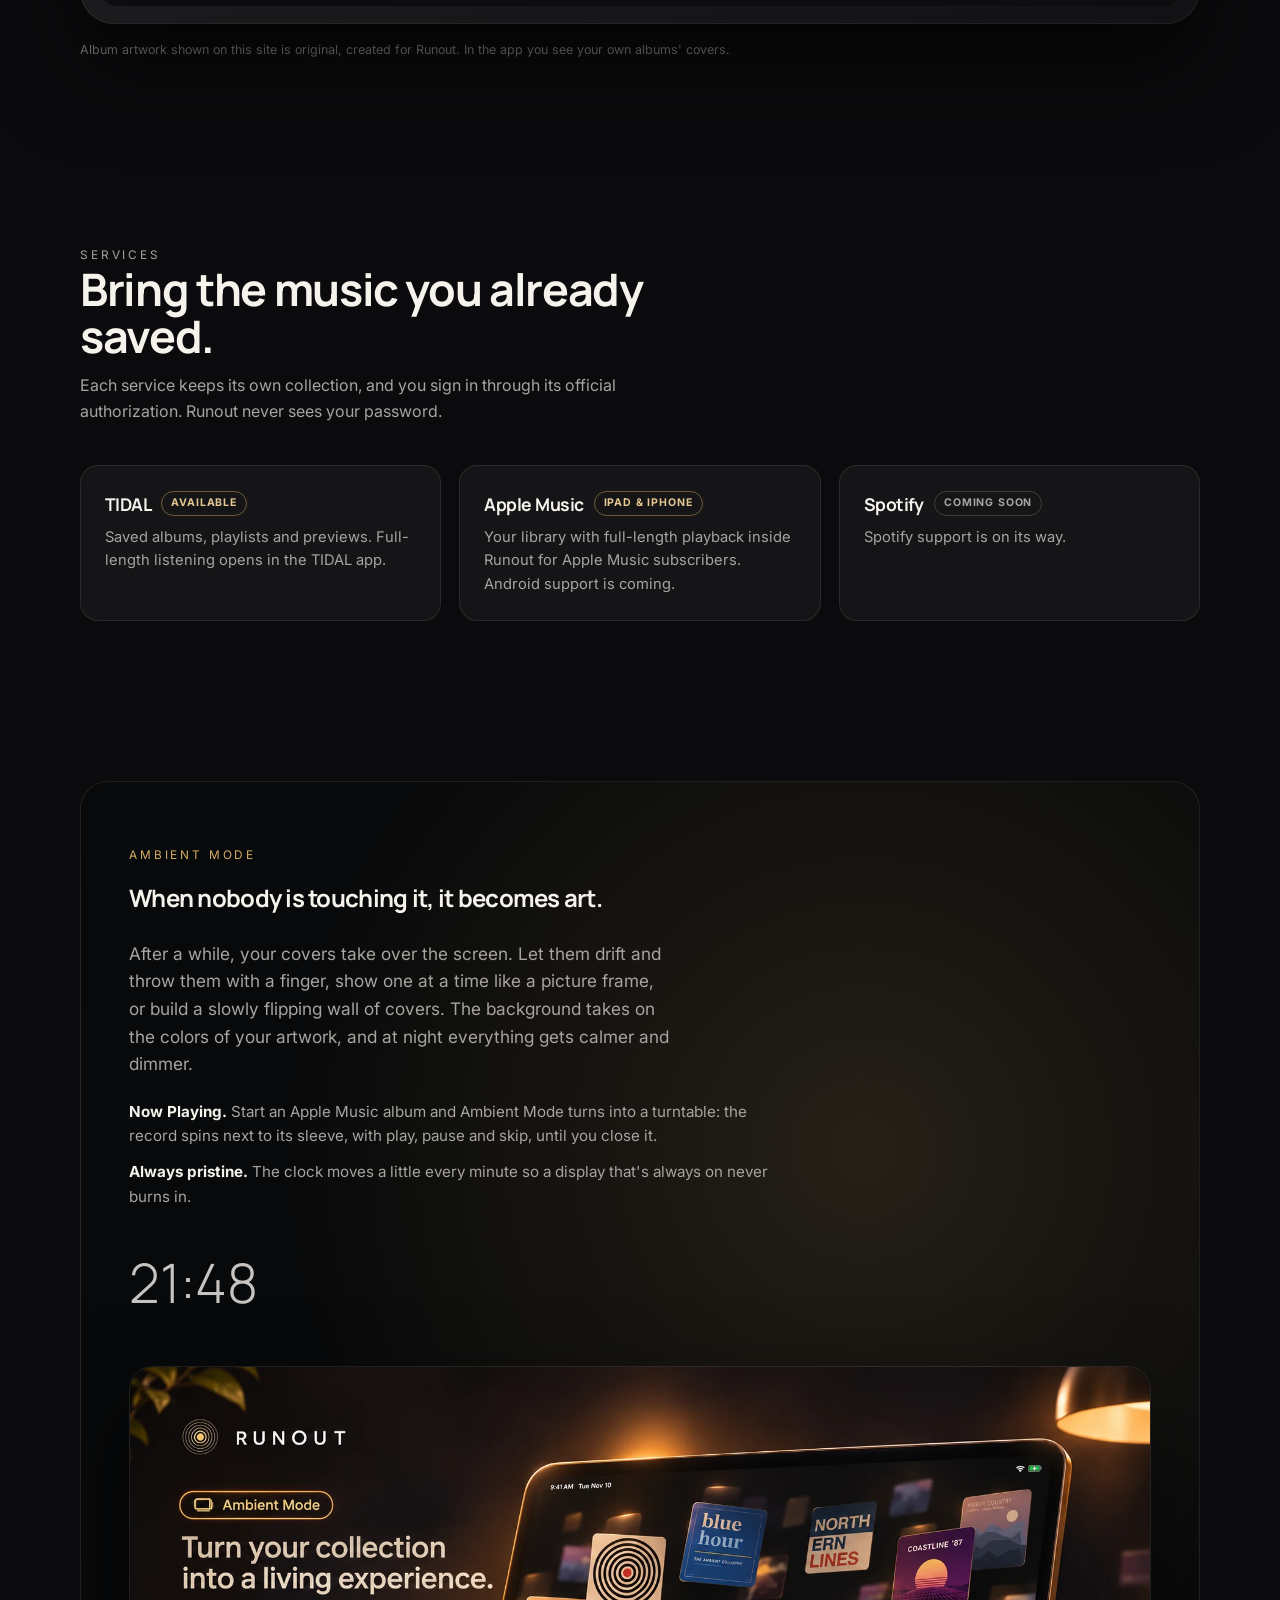
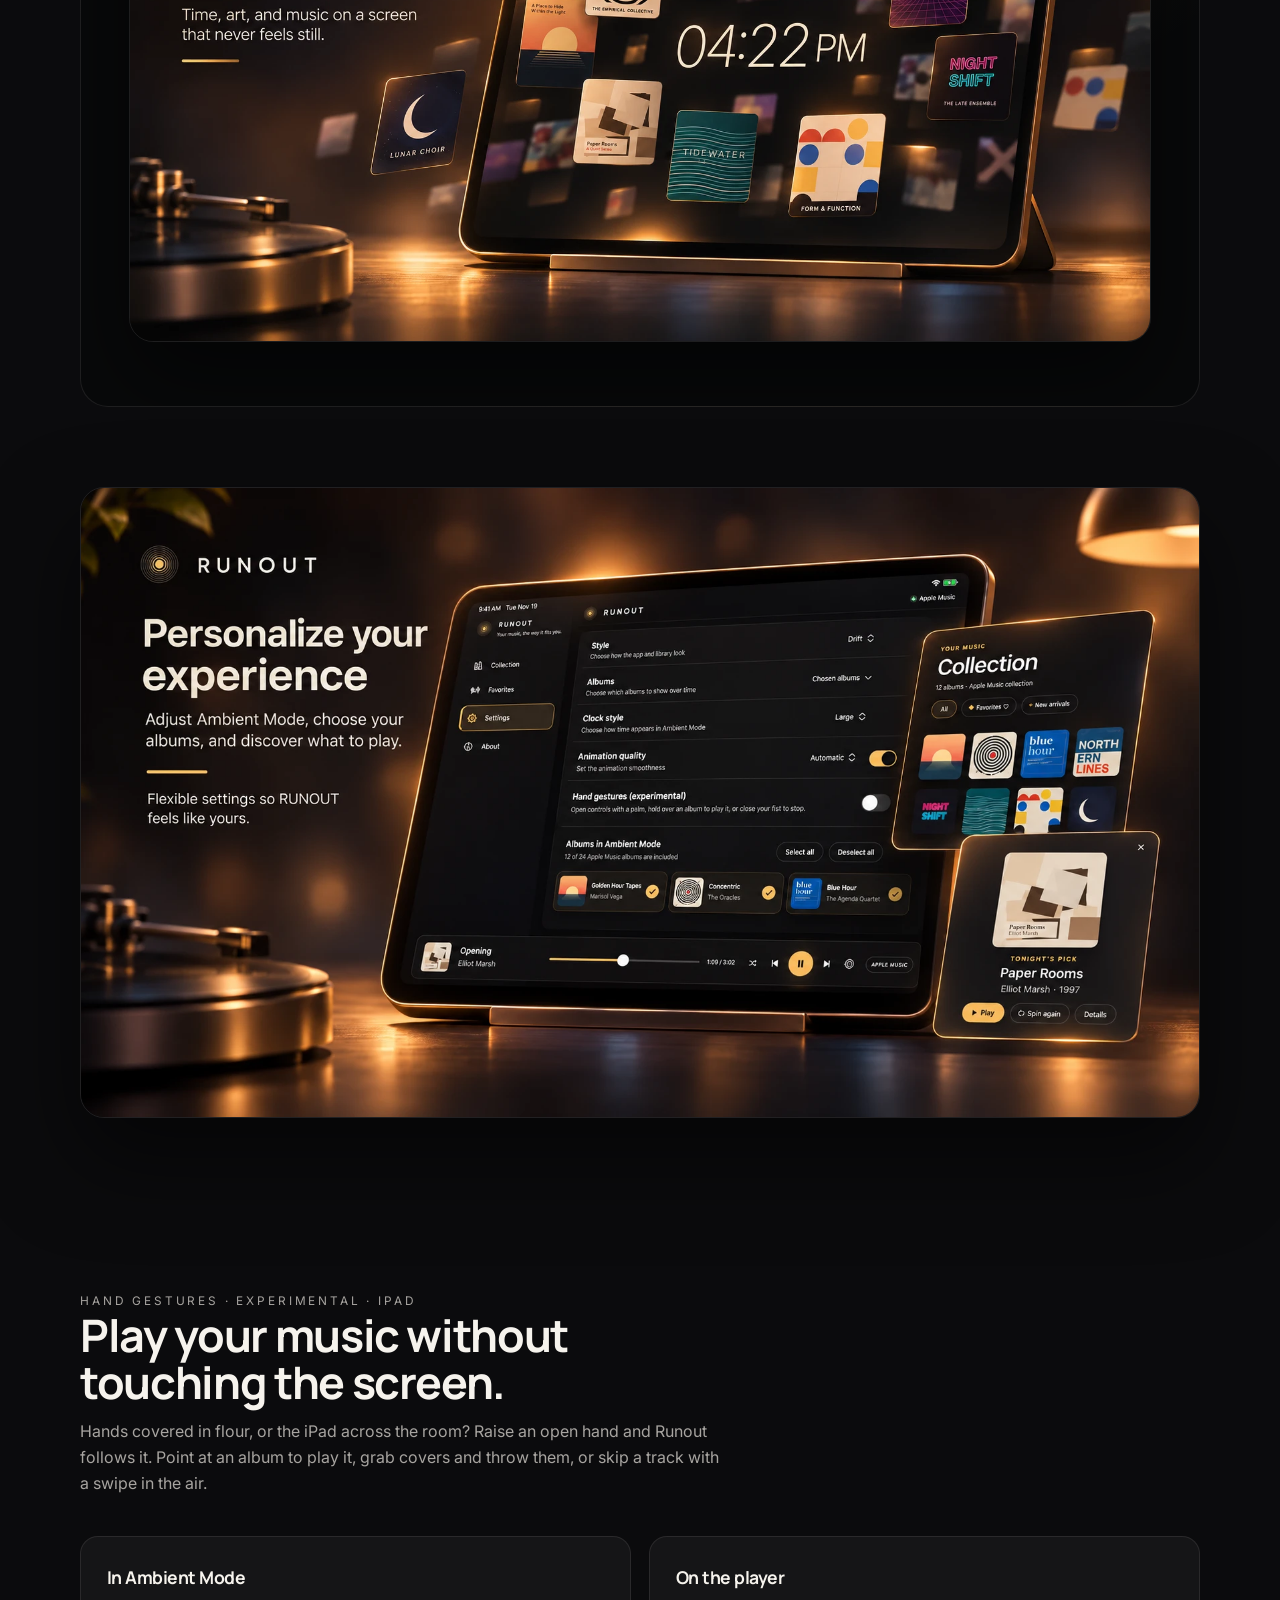
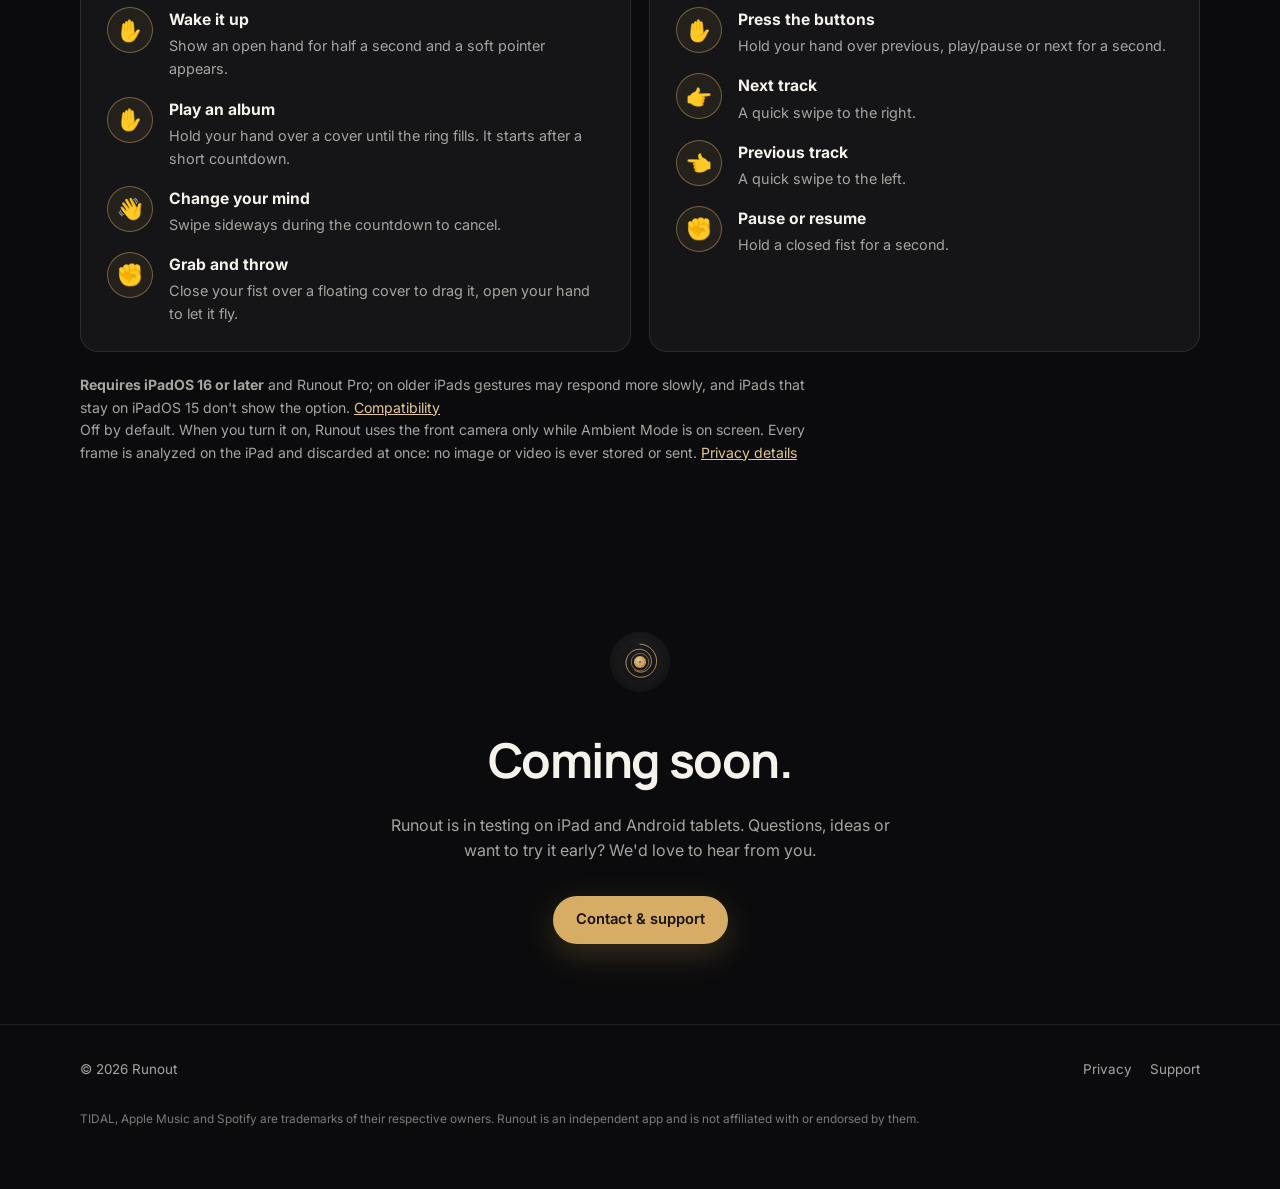
==== commit f41573be: "Add Apple Music library and hand gestures help to the site - Support: step-by-step fix when the Appl" ====
--- a/index.html
+++ b/index.html
@@ -237,6 +237,8 @@
             </div>
           </div>
           <p class="gesture-privacy">
+            <strong>Requires iPadOS 16 or later</strong> and Runout Pro; on older iPads gestures may respond more slowly, and
+            iPads that stay on iPadOS 15 don't show the option. <a href="support.html#hand-gestures">Compatibility</a><br />
             Off by default. When you turn it on, Runout uses the front camera only while Ambient Mode is on screen. Every
             frame is analyzed on the iPad and discarded at once: no image or video is ever stored or sent.
             <a href="privacy.html#gestures">Privacy details</a>
--- a/assets/styles.css
+++ b/assets/styles.css
@@ -176,7 +176,8 @@
 .doc .updated { color: var(--muted); margin: 10px 0 36px; font-size: 0.9rem; }
 .doc h2 { font-size: 1.3rem; margin: 36px 0 10px; letter-spacing: -0.01em; }
 .doc p, .doc li { color: #d6d2cb; }
-.doc ul { padding-left: 20px; }
+.doc ul, .doc ol { padding-left: 20px; }
+.doc ol li { margin-bottom: 6px; color: #d6d2cb; }
 
 /* Footer */
 .site-footer { border-top: 1px solid var(--line); padding: 34px 0 48px; color: var(--muted); font-size: 0.84rem; }
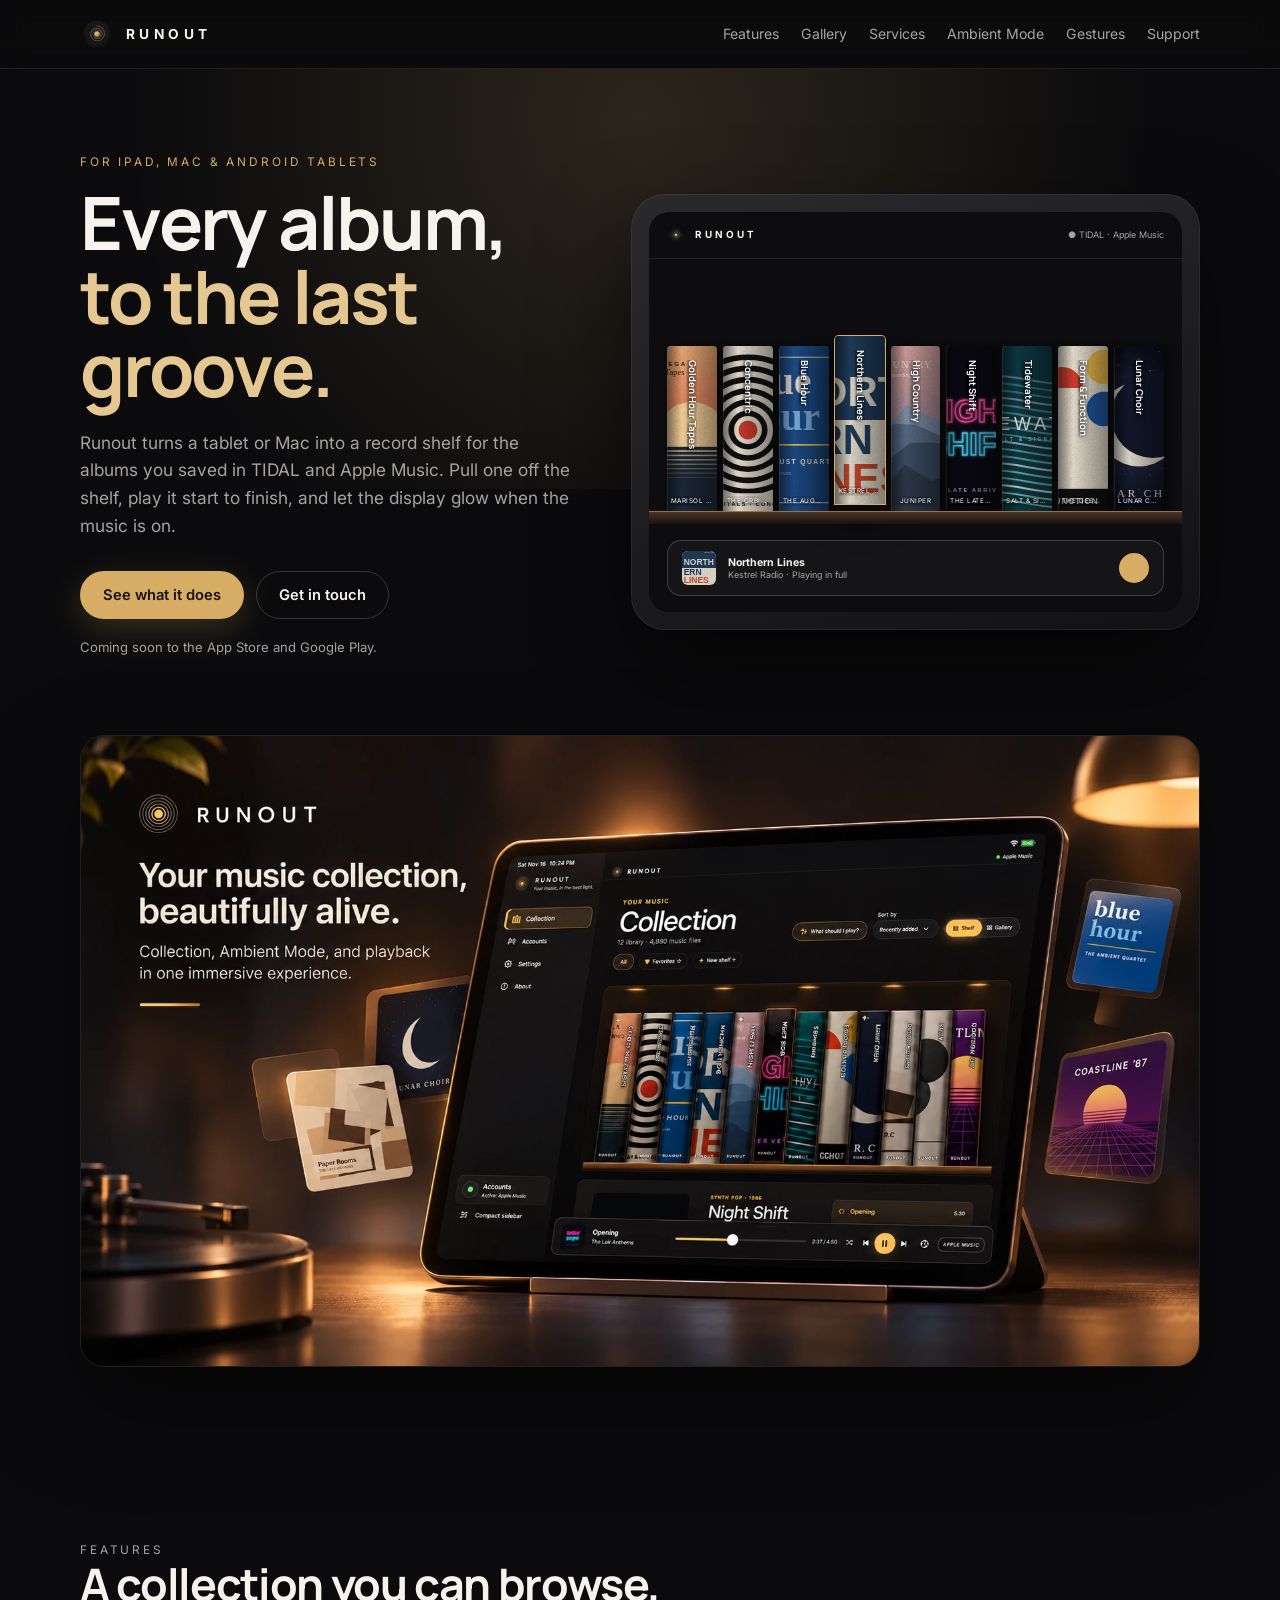
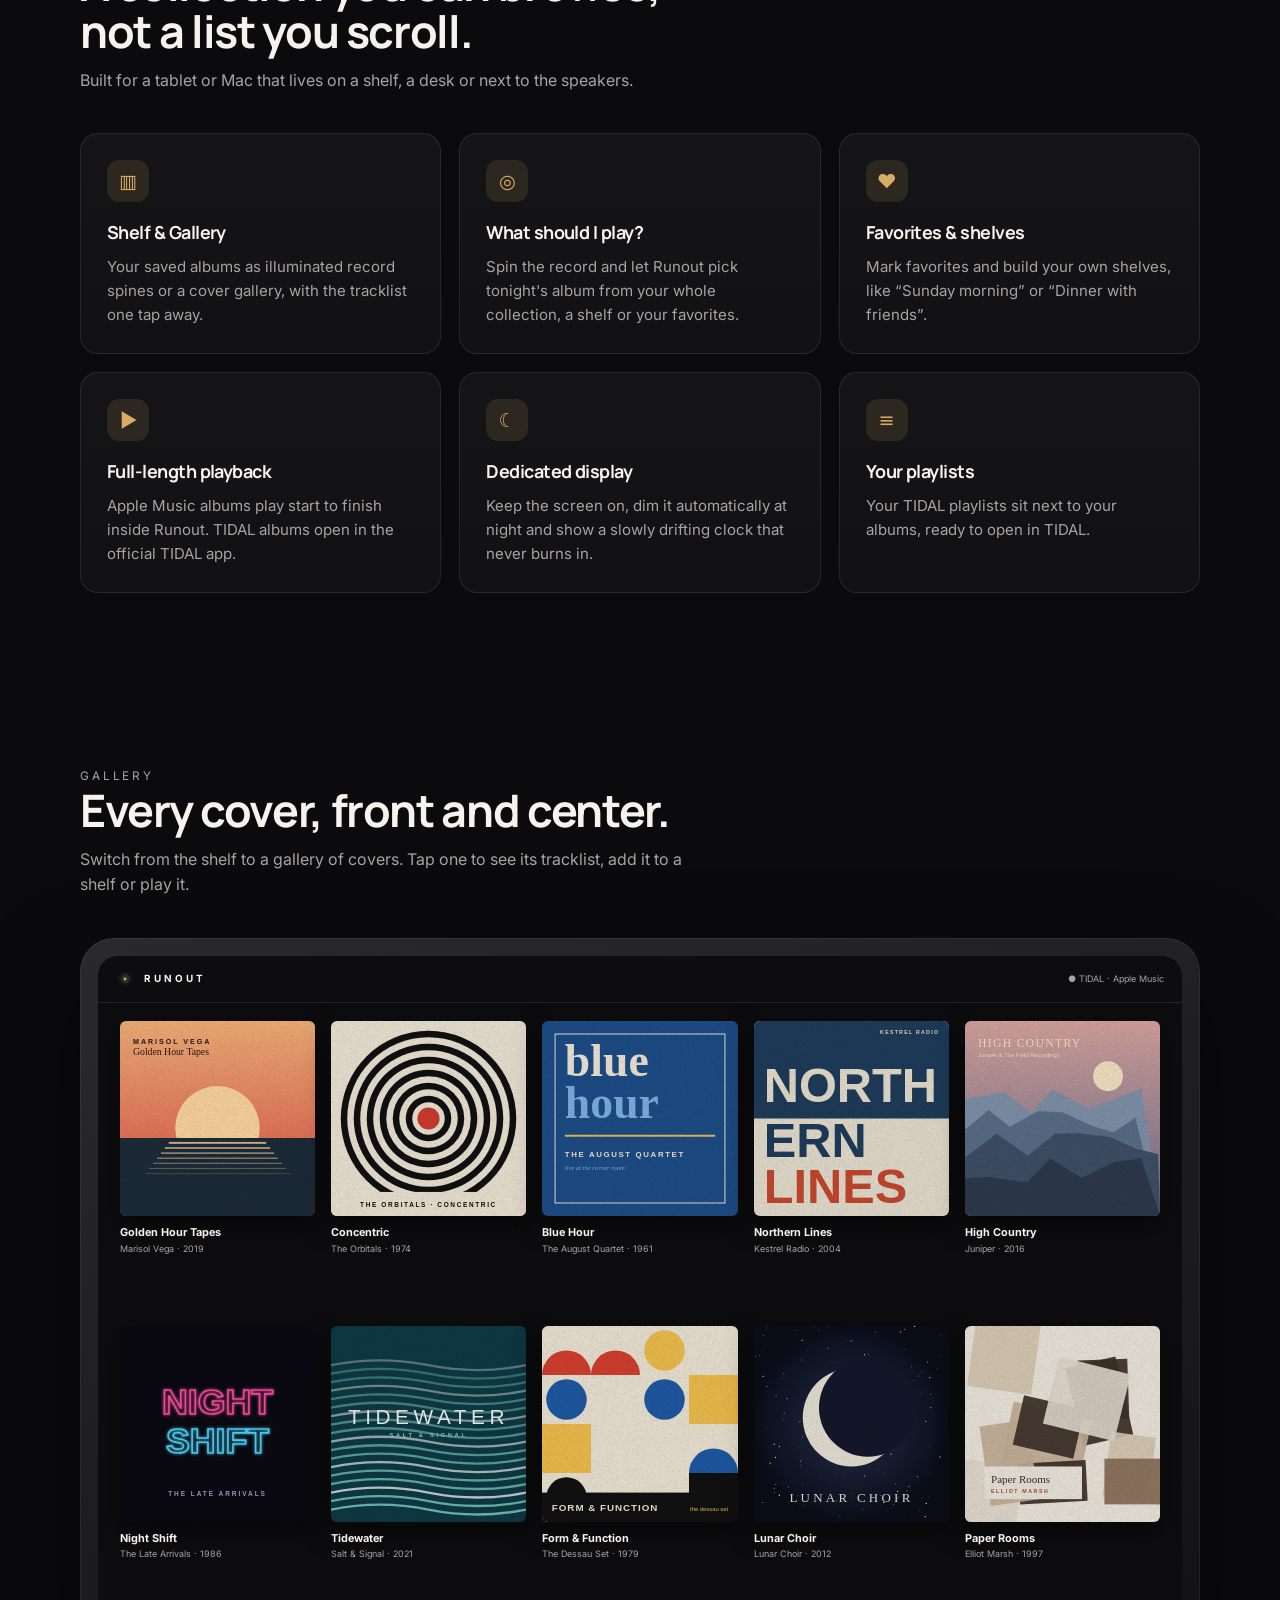
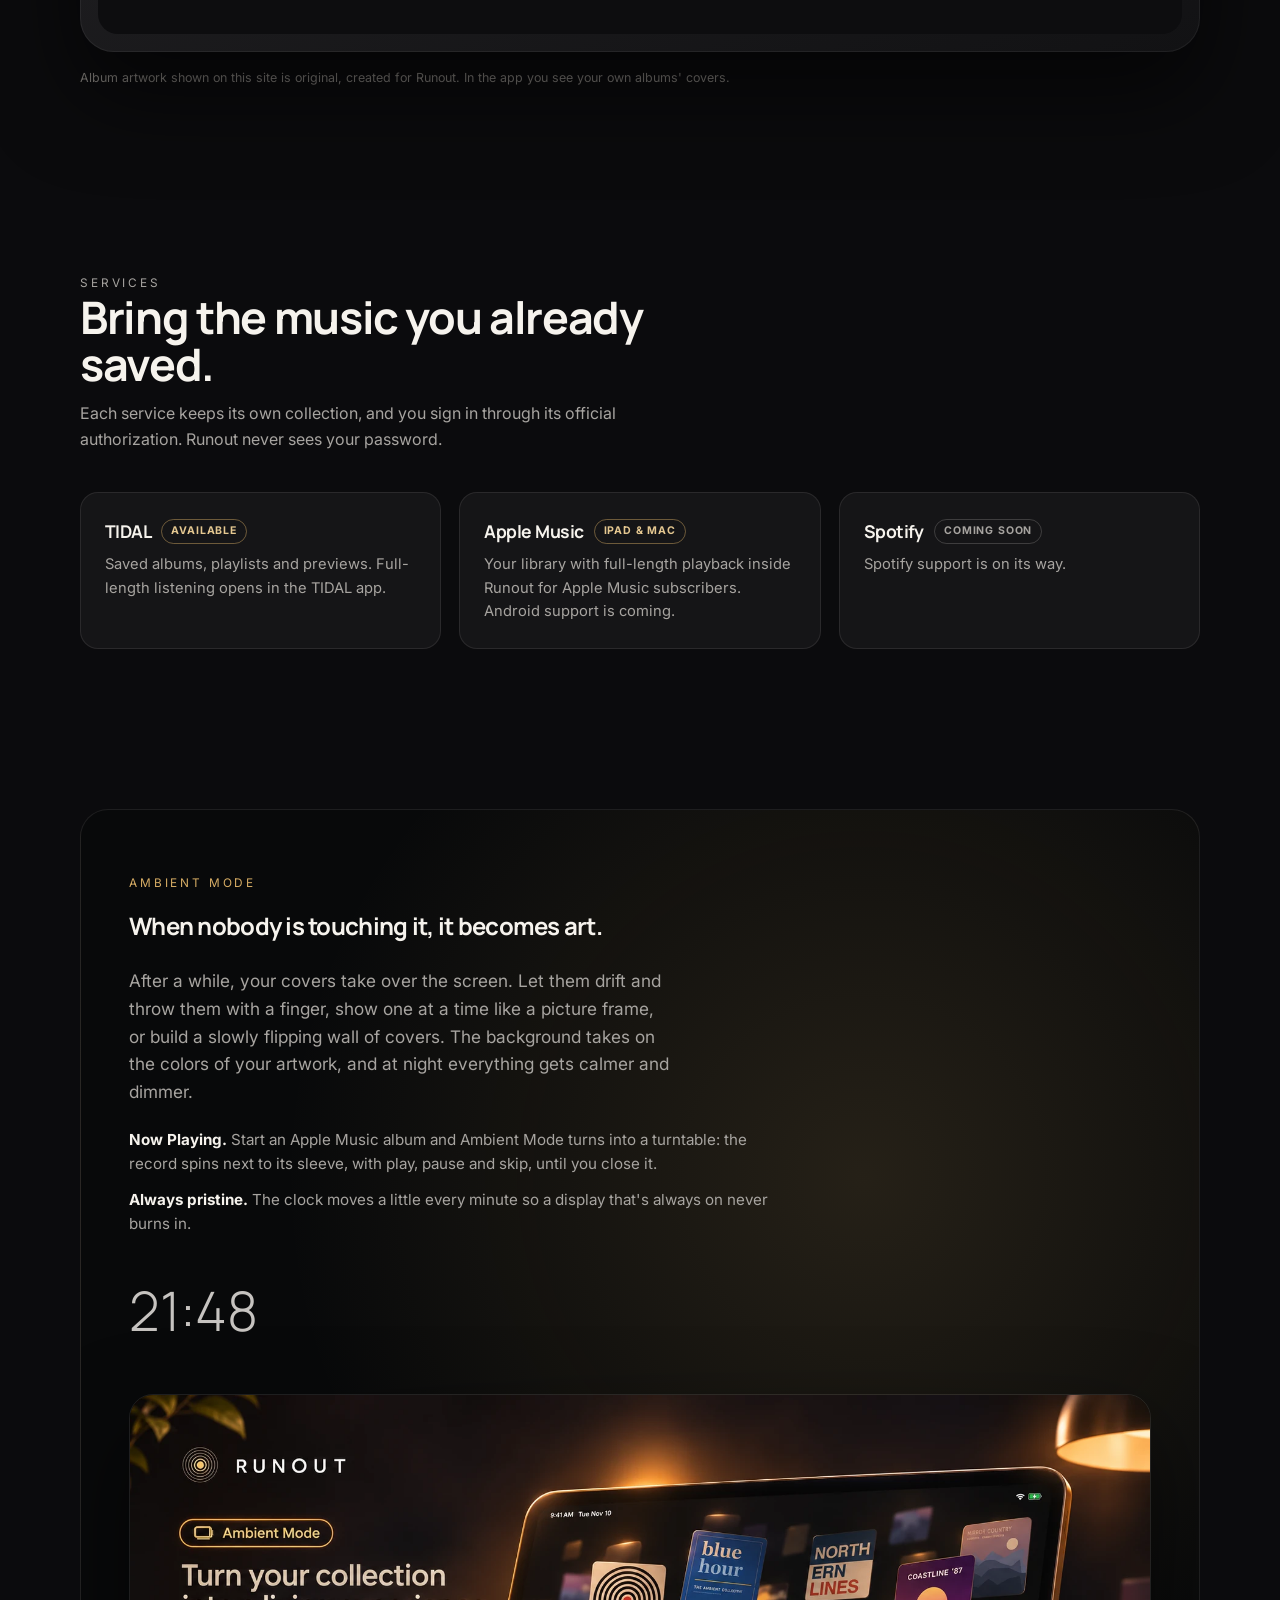
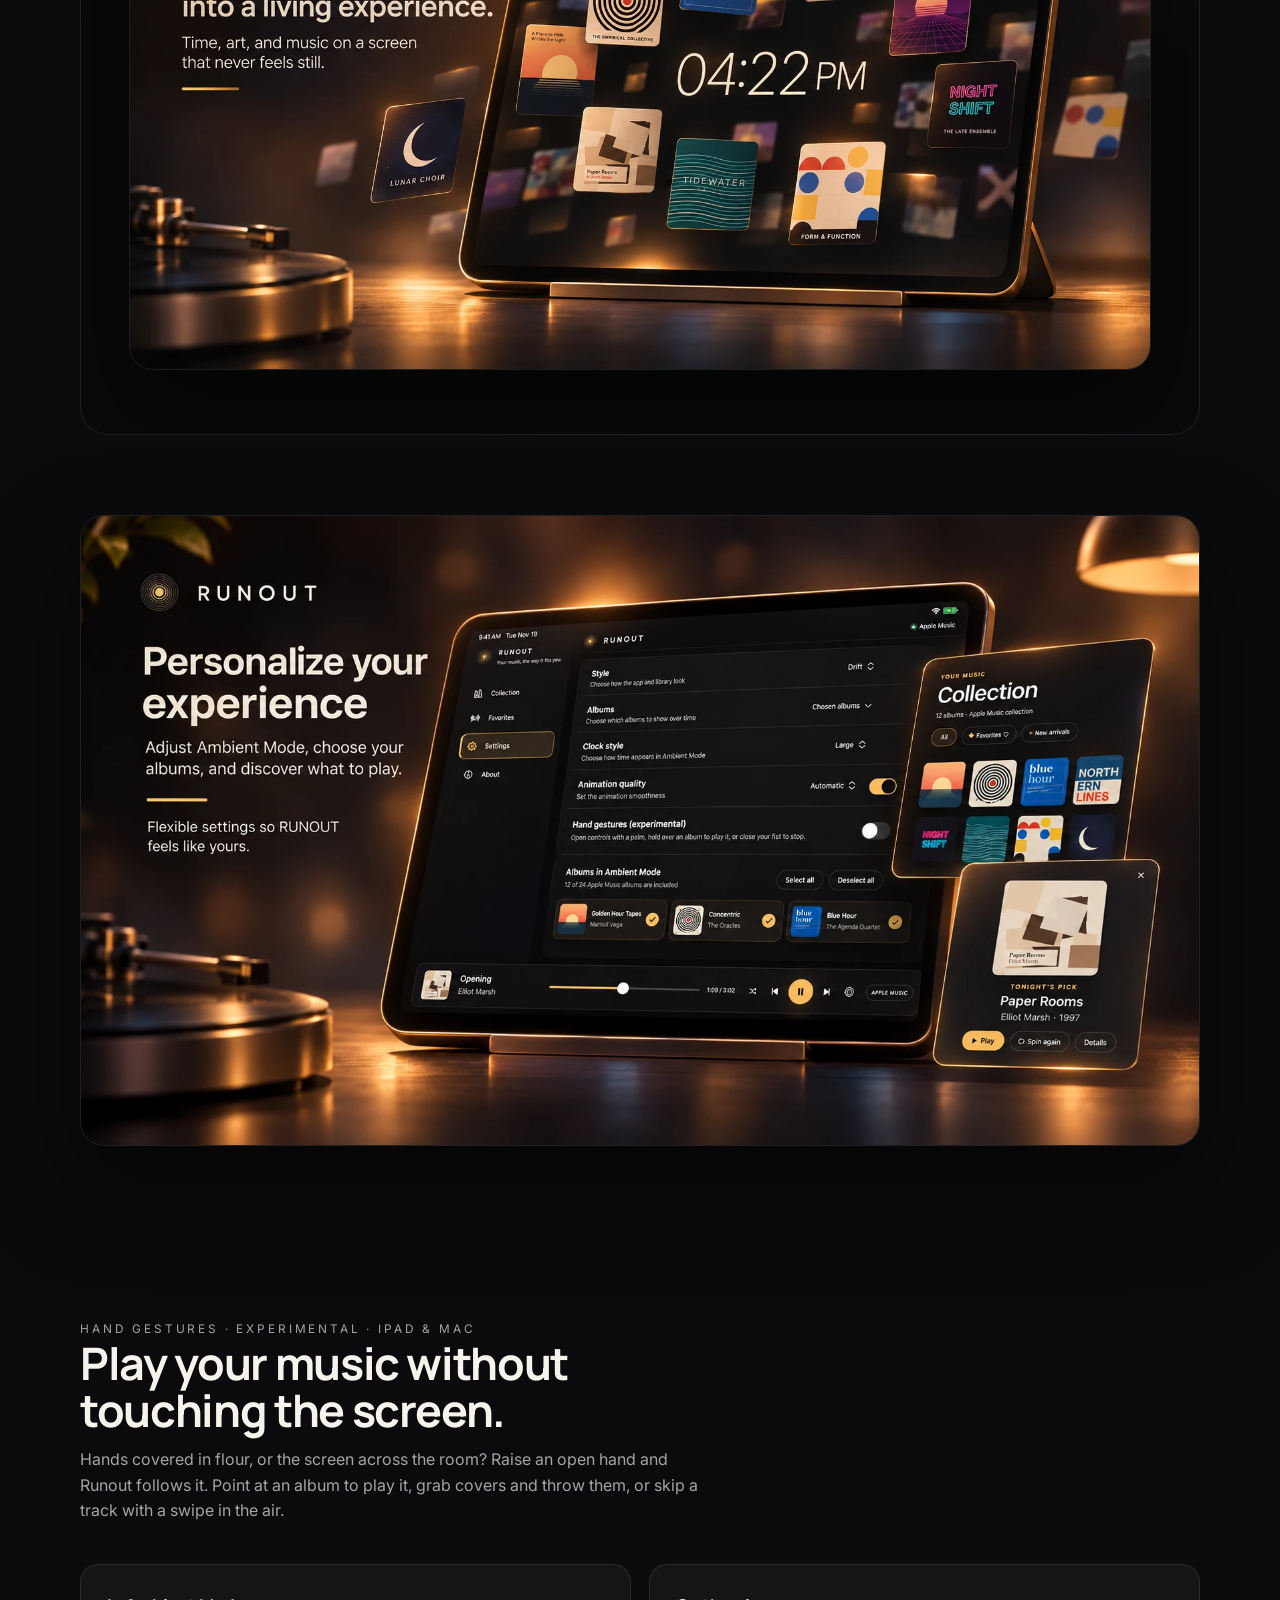
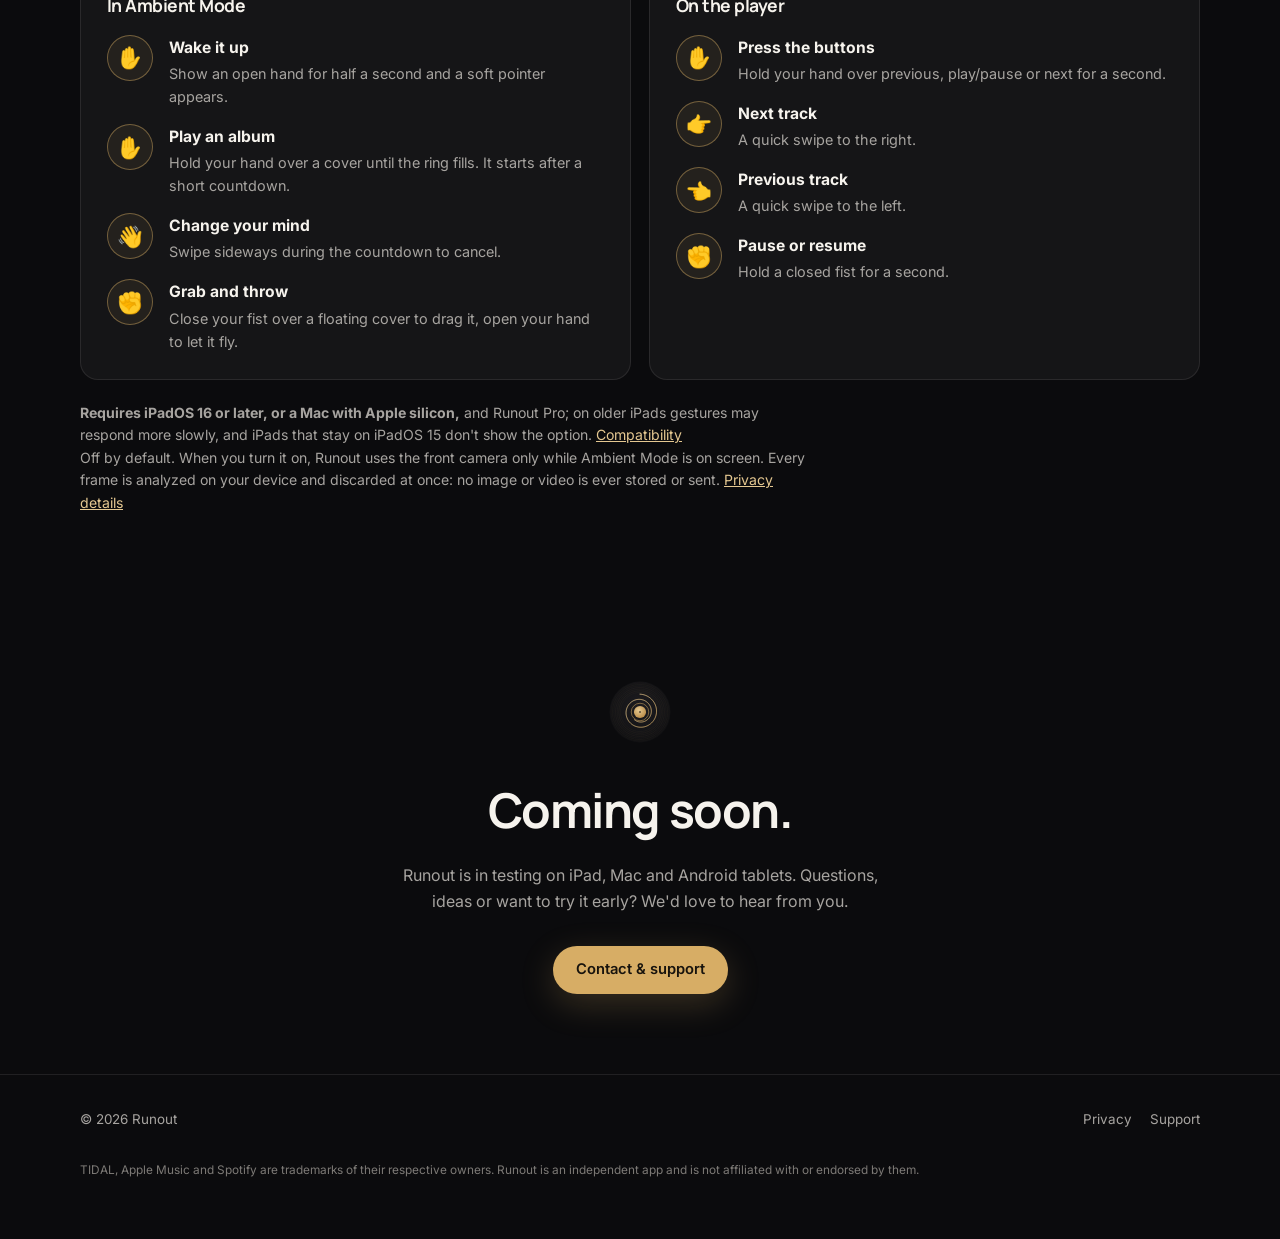
==== commit 037ce9a0: "Mention Mac support (Apple silicon) and add a Mac FAQ Co-Authored-By: Claude Opus 5.5 <noreply@anthr" ====
--- a/index.html
+++ b/index.html
@@ -6,10 +6,10 @@
     <title>Runout — Every album, to the last groove</title>
     <meta
       name="description"
-      content="Runout turns a tablet into a record shelf for your TIDAL and Apple Music albums, with full-length Apple Music playback, an ambient display you can control with hand gestures and a night-ready dedicated mode."
+      content="Runout turns a tablet or Mac into a record shelf for your TIDAL and Apple Music albums, with full-length Apple Music playback, an ambient display you can control with hand gestures and a night-ready dedicated mode."
     />
     <meta property="og:title" content="Runout — Every album, to the last groove" />
-    <meta property="og:description" content="Your saved albums as a warm, physical-feeling record shelf on iPad and Android tablets." />
+    <meta property="og:description" content="Your saved albums as a warm, physical-feeling record shelf on iPad, Mac and Android tablets." />
     <meta property="og:image" content="assets/photos/runout-og.jpg" />
     <link rel="icon" href="assets/favicon.png" />
     <link rel="preconnect" href="https://fonts.googleapis.com" />
@@ -36,10 +36,10 @@
       <section class="hero">
         <div class="wrap">
           <div>
-            <p class="eyebrow">For iPad &amp; Android tablets</p>
+            <p class="eyebrow">For iPad, Mac &amp; Android tablets</p>
             <h1>Every album,<br /><em>to the last groove.</em></h1>
             <p class="lead">
-              Runout turns a tablet into a record shelf for the albums you saved in TIDAL and Apple Music. Pull one off
+              Runout turns a tablet or Mac into a record shelf for the albums you saved in TIDAL and Apple Music. Pull one off
               the shelf, play it start to finish, and let the display glow when the music is on.
             </p>
             <div class="cta-row">
@@ -84,7 +84,7 @@
           <div class="section-head">
             <p class="eyebrow">Features</p>
             <h2>A collection you can browse, not a list you scroll.</h2>
-            <p>Built for a tablet that lives on a shelf, a desk or next to the speakers.</p>
+            <p>Built for a tablet or Mac that lives on a shelf, a desk or next to the speakers.</p>
           </div>
           <div class="features">
             <article class="feature">
@@ -151,7 +151,7 @@
               <p>Saved albums, playlists and previews. Full-length listening opens in the TIDAL app.</p>
             </article>
             <article class="source">
-              <h3>Apple Music <span class="tag gold">iPad &amp; iPhone</span></h3>
+              <h3>Apple Music <span class="tag gold">iPad &amp; Mac</span></h3>
               <p>Your library with full-length playback inside Runout for Apple Music subscribers. Android support is coming.</p>
             </article>
             <article class="source">
@@ -209,10 +209,10 @@
       <section id="gestures">
         <div class="wrap">
           <div class="section-head">
-            <p class="eyebrow">Hand gestures · Experimental · iPad</p>
+            <p class="eyebrow">Hand gestures · Experimental · iPad &amp; Mac</p>
             <h2>Play your music without touching the screen.</h2>
             <p>
-              Hands covered in flour, or the iPad across the room? Raise an open hand and Runout follows it. Point at an
+              Hands covered in flour, or the screen across the room? Raise an open hand and Runout follows it. Point at an
               album to play it, grab covers and throw them, or skip a track with a swipe in the air.
             </p>
           </div>
@@ -237,10 +237,10 @@
             </div>
           </div>
           <p class="gesture-privacy">
-            <strong>Requires iPadOS 16 or later</strong> and Runout Pro; on older iPads gestures may respond more slowly, and
+            <strong>Requires iPadOS 16 or later, or a Mac with Apple silicon,</strong> and Runout Pro; on older iPads gestures may respond more slowly, and
             iPads that stay on iPadOS 15 don't show the option. <a href="support.html#hand-gestures">Compatibility</a><br />
             Off by default. When you turn it on, Runout uses the front camera only while Ambient Mode is on screen. Every
-            frame is analyzed on the iPad and discarded at once: no image or video is ever stored or sent.
+            frame is analyzed on your device and discarded at once: no image or video is ever stored or sent.
             <a href="privacy.html#gestures">Privacy details</a>
           </p>
         </div>
@@ -250,7 +250,7 @@
         <div class="wrap">
           <img src="assets/runout-mark.svg" alt="" />
           <h2>Coming soon.</h2>
-          <p>Runout is in testing on iPad and Android tablets. Questions, ideas or want to try it early? We'd love to hear from you.</p>
+          <p>Runout is in testing on iPad, Mac and Android tablets. Questions, ideas or want to try it early? We'd love to hear from you.</p>
           <div class="cta-row" style="justify-content: center">
             <a class="button primary" href="support.html">Contact &amp; support</a>
           </div>
